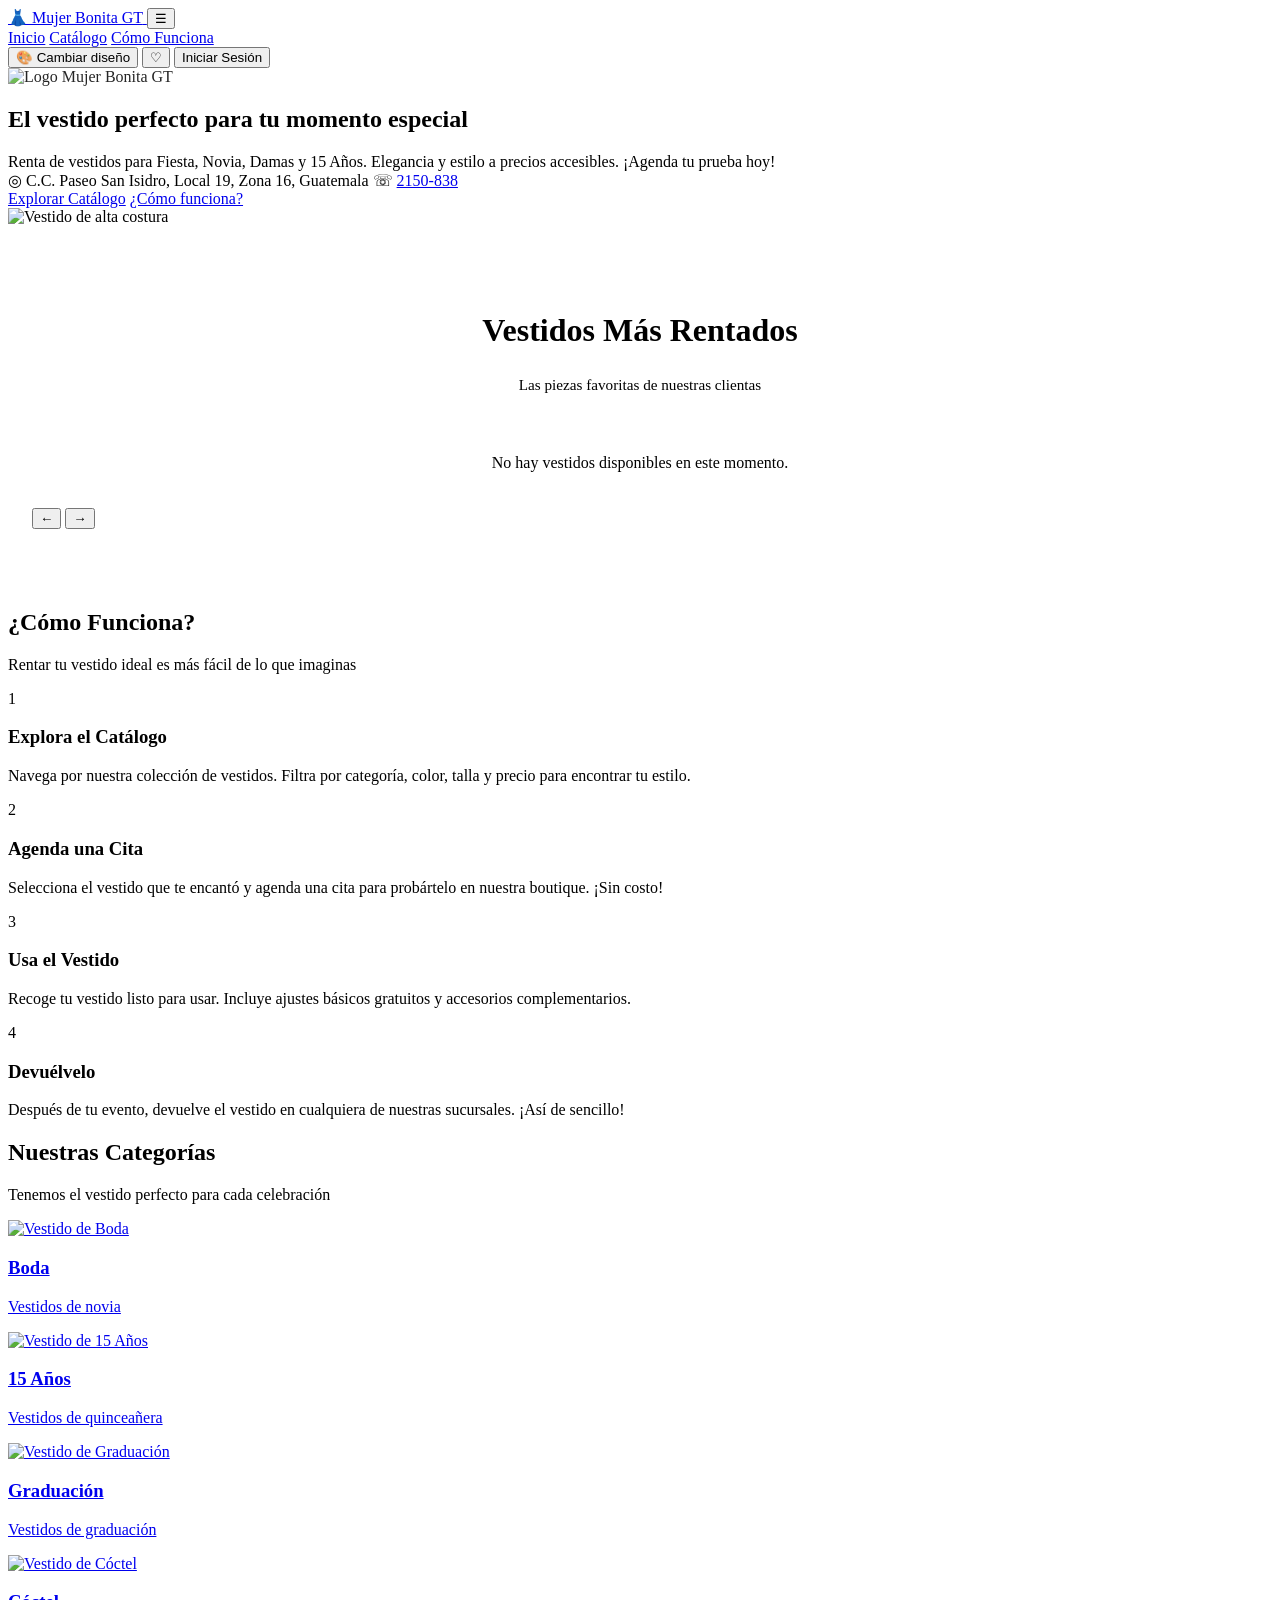
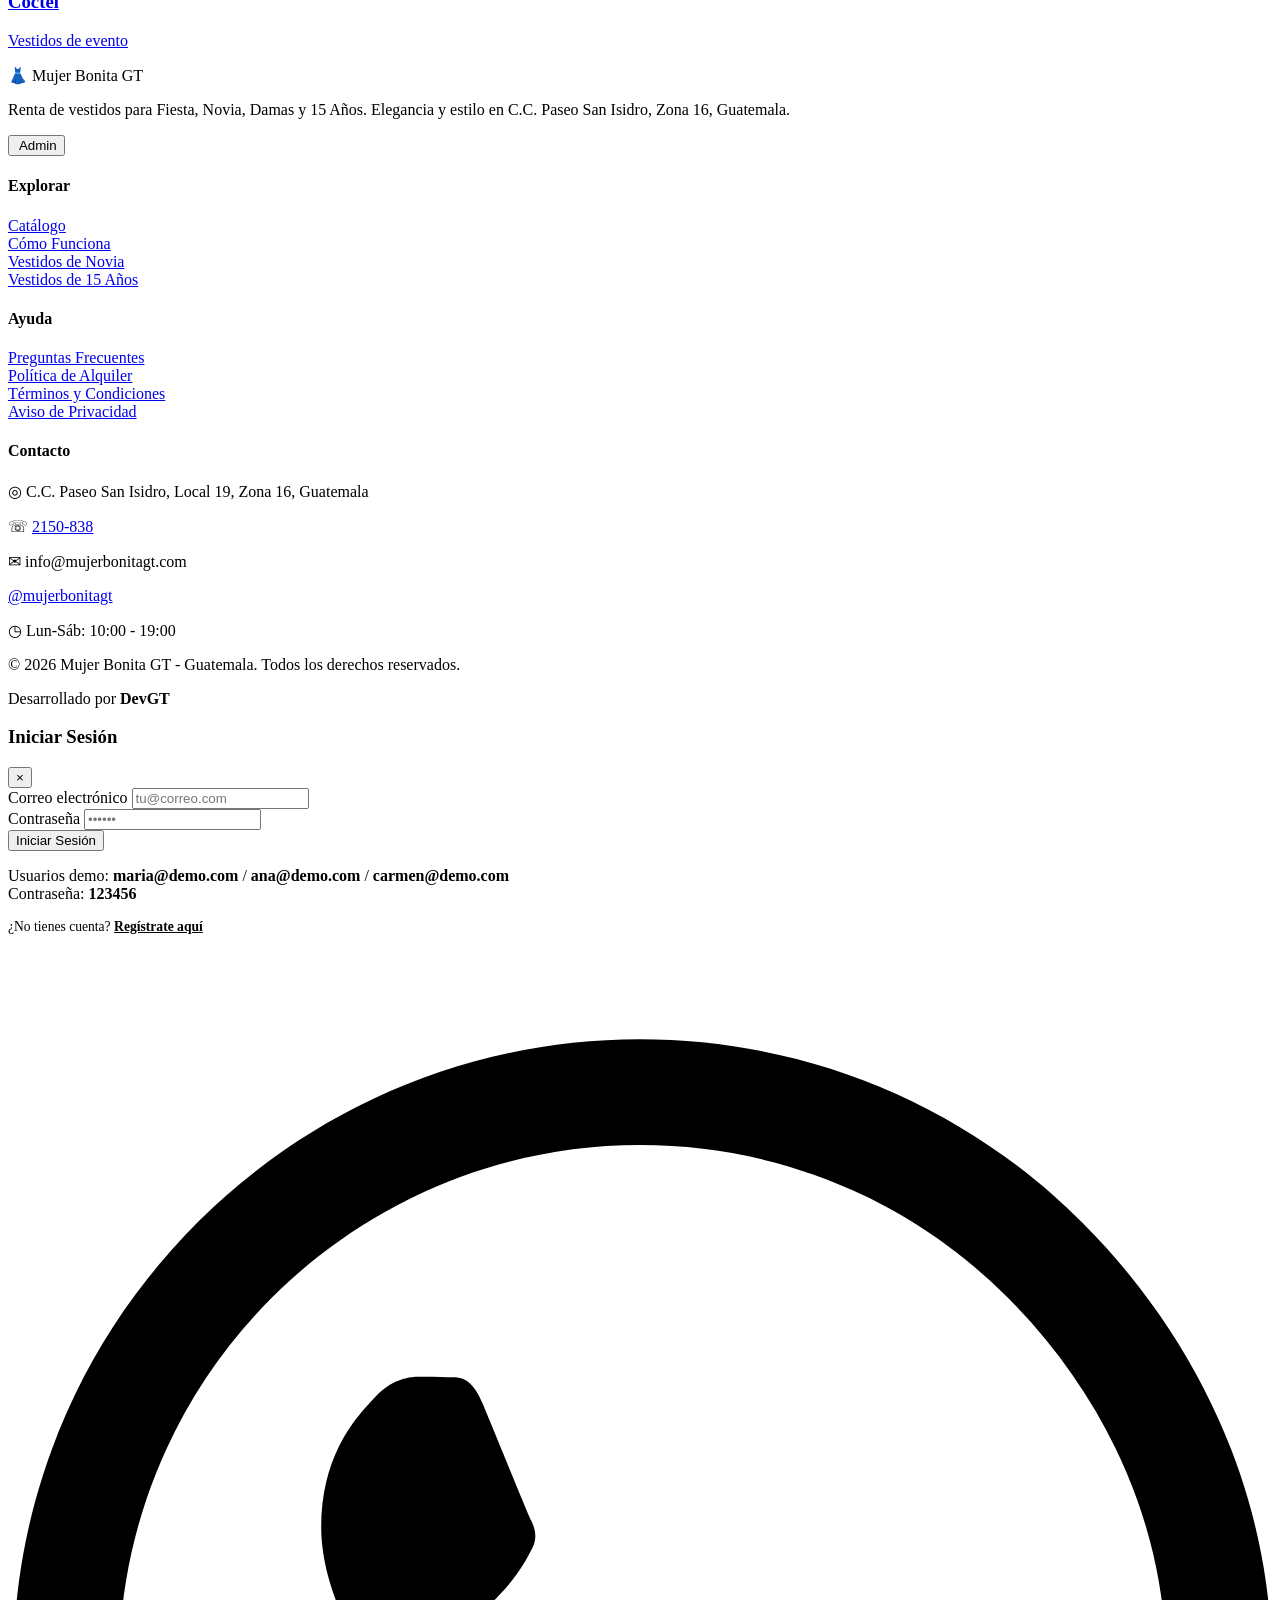
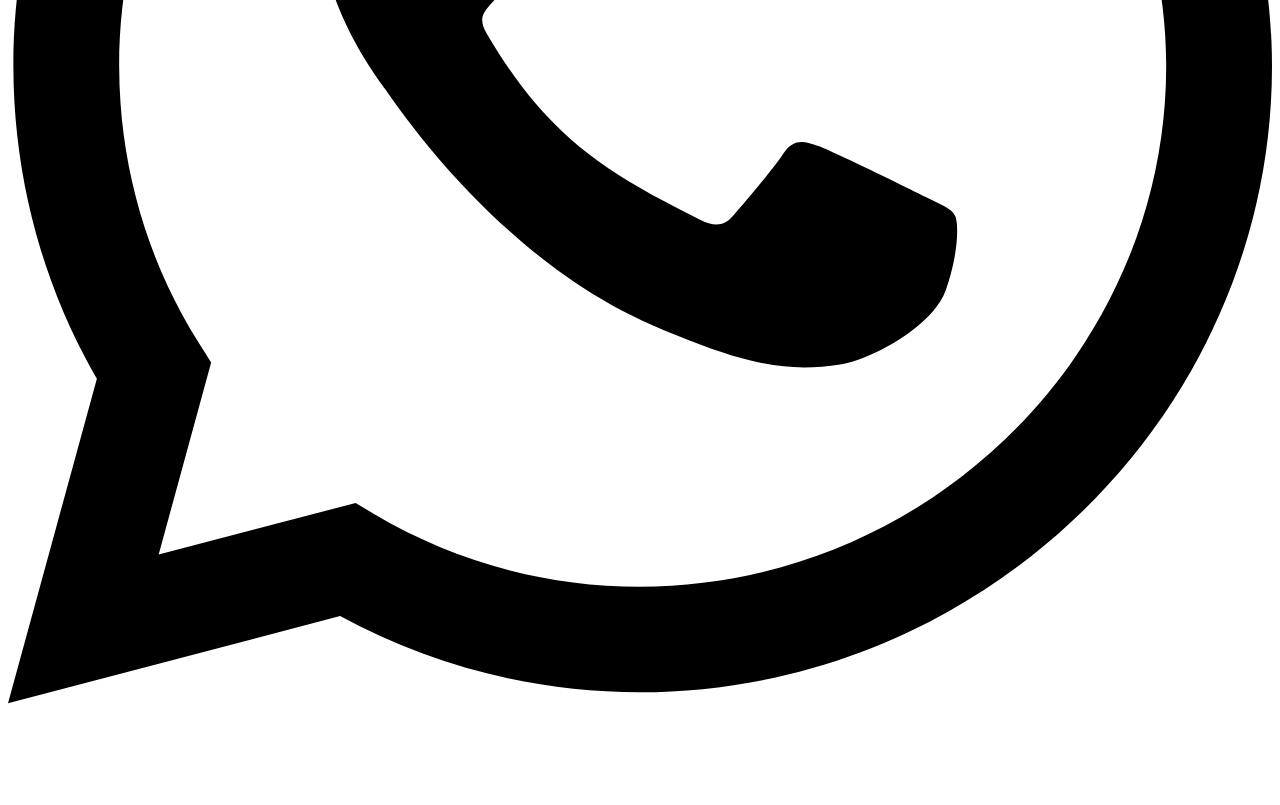
==== index.html @ 0f520119 "feta: implementaciones de demov3" ====
<!DOCTYPE html>
<html lang="es">
<head>
  <meta charset="UTF-8">
  <meta name="viewport" content="width=device-width, initial-scale=1.0">
  <title>Mujer Bonita GT · Renta de Vestidos para toda ocasión</title>
  <meta name="description" content="Mujer Bonita Guatemala - Alquiler de vestidos para Fiesta, Novia, Damas y 15 Años. Calidad y estilo en C.C. Paseo San Isidro, Zona 16.">
  <link rel="stylesheet" href="public/css/main.css">
  <link rel="stylesheet" href="public/css/cliente.css">
  <link rel="icon" href="data:image/svg+xml,<svg xmlns=%22http://www.w3.org/2000/svg%22 viewBox=%220 0 100 100%22><text y=%22.9em%22 font-size=%2290%22>👗</text></svg>">
  <script src="public/js/theme.js"></script>
</head>
<body class="theme-vino">
  <nav class="navbar" id="navbar">
    <div class="navbar-inner">
      <a href="index.html" class="navbar-logo">
        <span>👗 Mujer Bonita GT</span>
      </a>
      <button class="menu-toggle" id="menuToggle" aria-label="Menú">☰</button>
      <div class="navbar-links" id="navbarLinks">
        <a href="index.html" class="active">Inicio</a>
        <a href="catalogo.html">Catálogo</a>
        <a href="#como-funciona">Cómo Funciona</a>
      </div>
      <div class="navbar-actions">
        <button class="theme-toggle" id="themeToggle" onclick="toggleTheme()" title="Cambiar diseño">
          <span id="themeIcon">🎨</span>
          <span class="tooltip">Cambiar diseño</span>
        </button>
        <button class="btn-icon" id="favBtn" onclick="handleFavClick()" title="Mis Favoritos">♡</button>
        <button class="btn btn-primary btn-sm" id="loginBtn" onclick="toggleUserMenu()">Iniciar Sesión</button>
      </div>
    </div>
  </nav>

  <main class="main-content">
    <section class="hero">
      <div class="hero-inner">
        <div class="hero-content">
          <img src="public/img/LogoViewHead/image-removebg-preview.png" alt="Logo Mujer Bonita GT" class="hero-logo" style="opacity:0.85;">

          <h1>
            El vestido perfecto
            <span>para tu momento especial</span>
          </h1>

          <div class="hero-lead">
            <span class="lead-main">Renta de vestidos para Fiesta, Novia, Damas y 15 Años.</span>
            <span class="lead-sub">Elegancia y estilo a precios accesibles. ¡Agenda tu prueba hoy!</span>
          </div>

          <div class="hero-meta">
            <span>◎ C.C. Paseo San Isidro, Local 19, Zona 16, Guatemala</span>
            <span>☏ <a href="tel:2150838">2150-838</a></span>
          </div>

          <div class="hero-buttons">
            <a href="catalogo.html" class="btn btn-primary btn-lg">Explorar Catálogo</a>
            <a href="index.html#como-funciona" class="btn btn-secondary btn-lg">¿Cómo funciona?</a>
          </div>
        </div>

        <div class="hero-carousel" id="heroCarousel">
        </div>
      </div>
    </section>

    <section class="featured-section seccion-mas-rentados" style="padding: 60px 0;">
      <div class="container" style="max-width: var(--max-width); margin: 0 auto; padding: 0 24px;">
        <div class="section-header" style="text-align: center; margin-bottom: 40px;">
          <h2 style="font-family: var(--font-display); font-size: 2rem; color: var(--text-primary);">Vestidos Más Rentados</h2>
          <p style="color: var(--text-muted); font-size: 0.95rem;">Las piezas favoritas de nuestras clientas</p>
        </div>

        <div class="slider-wrapper">
          <div class="slider-track" id="featuredSlider">
          </div>

          <div class="slider-arrows">
            <button class="slider-arrow" aria-label="Anterior" onclick="slideSlider(-1)">←</button>
            <button class="slider-arrow" aria-label="Siguiente" onclick="slideSlider(1)">→</button>
          </div>
        </div>

      </div>
    </section>

    <section class="section how-it-works" id="como-funciona">
      <div class="container">
        <div class="section-title">
          <h2>¿Cómo Funciona?</h2>
          <p>Rentar tu vestido ideal es más fácil de lo que imaginas</p>
        </div>
        <div class="steps-grid">
          <div class="step-card">
            <div class="step-number">1</div>
            <h3>Explora el Catálogo</h3>
            <p>Navega por nuestra colección de vestidos. Filtra por categoría, color, talla y precio para encontrar tu estilo.</p>
          </div>
          <div class="step-card">
            <div class="step-number">2</div>
            <h3>Agenda una Cita</h3>
            <p>Selecciona el vestido que te encantó y agenda una cita para probártelo en nuestra boutique. ¡Sin costo!</p>
          </div>
          <div class="step-card">
            <div class="step-number">3</div>
            <h3>Usa el Vestido</h3>
            <p>Recoge tu vestido listo para usar. Incluye ajustes básicos gratuitos y accesorios complementarios.</p>
          </div>
          <div class="step-card">
            <div class="step-number">4</div>
            <h3>Devuélvelo</h3>
            <p>Después de tu evento, devuelve el vestido en cualquiera de nuestras sucursales. ¡Así de sencillo!</p>
          </div>
        </div>
      </div>
    </section>

    <section class="section categories-section">
      <div class="container">
        <div class="section-title">
          <h2>Nuestras Categorías</h2>
          <p>Tenemos el vestido perfecto para cada celebración</p>
        </div>

        <div class="grid grid-4">
          <a href="catalogo.html?categoria=Boda" class="card category-card">
            <img src="public/img/vestidos/boda/Logo_Categoria_Boda_test_v2_1_1.png" alt="Vestido de Boda">
            <div class="category-card-footer">
              <h3>Boda</h3>
              <p>Vestidos de novia</p>
            </div>
          </a>

          <a href="catalogo.html?categoria=15 Años" class="card category-card">
            <img src="public/img/vestidos/15-anos/Logo_Categoria_15_test_v2_1_1.png" alt="Vestido de 15 Años">
            <div class="category-card-footer">
              <h3>15 Años</h3>
              <p>Vestidos de quinceañera</p>
            </div>
          </a>

          <a href="catalogo.html?categoria=Graduación" class="card category-card">
            <img src="public/img/vestidos/graduacion/Logo_Categoria_Graduacion_test_v2_1_1.png" alt="Vestido de Graduación">
            <div class="category-card-footer">
              <h3>Graduación</h3>
              <p>Vestidos de graduación</p>
            </div>
          </a>

          <a href="catalogo.html?categoria=Cóctel" class="card category-card">
            <img src="public/img/vestidos/coctel/Logo_Categoria_Coctel_test_v2_1_2.png" alt="Vestido de Cóctel">
            <div class="category-card-footer">
              <h3>Cóctel</h3>
              <p>Vestidos de evento</p>
            </div>
          </a>
        </div>
      </div>
    </section>
  </main>

  <footer class="footer footer-accent">
    <div class="footer-inner">
      <div>
        <div class="footer-logo">👗 Mujer Bonita GT</div>
        <p class="text-serif-italic">Renta de vestidos para Fiesta, Novia, Damas y 15 Años. Elegancia y estilo en C.C. Paseo San Isidro, Zona 16, Guatemala.</p>
        <button class="switch-view" onclick="window.location.href='admin/dashboard.html'" title="Panel de Administración"><img src="public/img/Iconos/Ajustes.png" class="heading-icon-img" alt=""> Admin</button>
      </div>
      <div>
        <h4>Explorar</h4>
        <a href="catalogo.html">Catálogo</a><br>
        <a href="#como-funciona">Cómo Funciona</a><br>
        <a href="catalogo.html?categoria=Boda">Vestidos de Novia</a><br>
        <a href="catalogo.html?categoria=15 Años">Vestidos de 15 Años</a>
      </div>
      <div>
        <h4>Ayuda</h4>
        <a href="faq.html">Preguntas Frecuentes</a><br>
        <a href="politicas.html">Política de Alquiler</a><br>
        <a href="terminos.html">Términos y Condiciones</a><br>
        <a href="privacidad.html">Aviso de Privacidad</a>
      </div>
      <div>
        <h4>Contacto</h4>
        <p>◎ C.C. Paseo San Isidro, Local 19, Zona 16, Guatemala</p>
        <p>☏ <a href="tel:2150838">2150-838</a></p>
        <p>✉ info@mujerbonitagt.com</p>
        <p><a href="https://www.instagram.com/mujerbonitagt/" target="_blank" rel="noopener">@mujerbonitagt</a></p>
        <p>◷ Lun-Sáb: 10:00 - 19:00</p>
      </div>
    </div>
    <div class="footer-bottom footer-bottom-dark">
      <p>© 2026 Mujer Bonita GT - Guatemala. Todos los derechos reservados.</p>
      <p class="devgt-credit">Desarrollado por <strong>DevGT</strong></p>
    </div>
  </footer>

  <div class="modal-overlay" id="loginModal">
    <div class="modal">
      <div class="modal-header">
        <h3>Iniciar Sesión</h3>
        <button class="modal-close" onclick="closeLoginModal()" aria-label="Cerrar">×</button>
      </div>
      <div class="modal-body">
        <form class="login-form" id="loginForm" onsubmit="handleLogin(event)">
          <div class="form-group">
            <label for="loginEmail">Correo electrónico</label>
            <input type="email" id="loginEmail" placeholder="tu@correo.com" required>
          </div>
          <div class="form-group">
            <label for="loginPassword">Contraseña</label>
            <input type="password" id="loginPassword" placeholder="••••••" required>
          </div>
          <div class="form-group" style="margin:0;">
            <button type="submit" class="btn btn-primary btn-block">Iniciar Sesión</button>
          </div>
          <div class="form-footer">
            <p class="text-sans">Usuarios demo: <strong>maria@demo.com</strong> / <strong>ana@demo.com</strong> / <strong>carmen@demo.com</strong><br>Contraseña: <strong>123456</strong></p>
            <p style="margin-top: 8px; font-size: 0.85rem;">¿No tienes cuenta? <a href="#" onclick="showToast('El registro estará disponible próximamente', 'info'); return false;" style="color: var(--primary); font-weight: 600;">Regístrate aquí</a></p>
          </div>
        </form>
      </div>
    </div>
  </div>

  <div class="toast-container" id="toastContainer"></div>

  <a href="https://wa.me/5022150838?text=Hola%20Mujer%20Bonita%20GT%2C%20quiero%20informaci%C3%B3n%20sobre%20sus%20vestidos" target="_blank" rel="noopener" class="whatsapp-float" title="Escríbenos por WhatsApp">
    <span class="whatsapp-icon">
      <svg viewBox="0 0 448 512" xmlns="http://www.w3.org/2000/svg">
        <path d="M380.9 97.1C339 55.1 283.2 32 223.9 32c-122.4 0-222 99.6-222 222 0 39.1 10.2 77.3 29.6 111L0 480l117.7-30.9c32.4 17.7 68.9 27 106.1 27h.1c122.3 0 224.1-99.6 224.1-222 0-59.3-25.2-115-67.1-157zm-157 341.6c-33.2 0-65.7-8.9-94-25.7l-6.7-4-69.8 18.3L72 359.2l-4.4-7c-18.5-29.4-28.2-63.3-28.2-98.2 0-101.7 82.8-184.5 184.6-184.5 49.3 0 95.6 19.2 130.4 54.1 34.8 34.9 56.2 81.2 56.1 130.5 0 101.8-84.9 184.6-186.6 184.6zm101.2-138.2c-5.5-2.8-32.8-16.2-37.9-18-5.1-1.9-8.8-2.8-12.5 2.8-3.7 5.6-14.3 18-17.6 21.8-3.2 3.7-6.5 4.2-12 1.4-32.6-16.3-54-29.1-75.5-66-5.7-9.8 5.7-9.1 16.3-30.3 1.8-3.7.9-6.9-.5-9.7-1.4-2.8-12.5-30.1-17.1-41.2-4.5-10.8-9.1-9.3-12.5-9.5-3.2-.2-6.9-.2-10.6-.2-3.7 0-9.7 1.4-14.8 6.9-5.1 5.6-19.4 19-19.4 46.3 0 27.3 19.9 53.7 22.6 57.4 2.8 3.7 39.1 59.7 94.8 83.8 35.2 15.2 49 16.5 66.6 13.9 10.7-1.6 32.8-13.4 37.4-26.4 4.6-13 4.6-24.1 3.2-26.4-1.3-2.5-5-3.9-10.5-6.6z"/>
      </svg>
    </span>
  </a>

  <script src="public/js/data.js"></script>
  <script src="public/js/image-config.js"></script>
  <script src="public/js/catalogo.js"></script>
  <script src="public/js/carrito.js"></script>
  <script src="public/js/reservas.js"></script>
  
  <script>
    document.getElementById('menuToggle')?.addEventListener('click', () => {
      document.getElementById('navbarLinks').classList.toggle('open');
    });

    document.addEventListener('DOMContentLoaded', () => {
      if (typeof inicializarBaseDeDatos === 'function') {
        inicializarBaseDeDatos();
      }

      try {
        const slider = document.getElementById('featuredSlider');
        if (!slider) return;

        const vestidos = typeof getVestidosDisponibles === 'function' ? getVestidosDisponibles().slice(0, 5) : [];

        if (vestidos.length === 0) {
          slider.innerHTML = '<p style="grid-column: 1/-1; text-align: center; color: var(--text-muted); padding: 20px;">No hay vestidos disponibles en este momento.</p>';
          return;
        }

        if (typeof crearCardVestido === 'function') {
          slider.innerHTML = vestidos.map(v => crearCardVestido(v)).join('');
        } else {
          slider.innerHTML = '<p style="color: var(--danger); padding: 20px;">Error al cargar los componentes del catálogo.</p>';
        }
      } catch (error) {
        console.error("Error:", error);
      }
    });

    let sliderIndex = 0;
    function slideSlider(dir) {
      const track = document.getElementById('featuredSlider');
      if (!track || !track.children.length) return;

      const cardWidth = 280 + 24;
      sliderIndex = Math.max(0, Math.min(sliderIndex + dir, track.children.length - 1));
      track.scrollTo({ left: sliderIndex * cardWidth, behavior: 'smooth' });
    }

    document.addEventListener('keydown', (e) => {
      if (e.ctrlKey && e.shiftKey && e.key === 'A') {
        e.preventDefault();
        window.location.href = 'admin/dashboard.html';
      }
    });

    (function initHeroCarousel() {
      const container = document.getElementById('heroCarousel');
      if (!container) return;

      if (typeof getVestidosDisponibles !== 'function') {
        container.innerHTML = '<img src="https://picsum.photos/seed/hero/600/800" alt="Vestido de alta costura" style="width:100%;max-width:480px;border-radius:var(--radius-xl);aspect-ratio:3/4;object-fit:cover;">';
        return;
      }

      const vestidos = getVestidosDisponibles().slice(0, 3);
      if (vestidos.length === 0) {
        container.innerHTML = '<img src="https://picsum.photos/seed/hero/600/800" alt="Vestido de alta costura" style="width:100%;max-width:480px;border-radius:var(--radius-xl);aspect-ratio:3/4;object-fit:cover;">';
        return;
      }

      container.innerHTML = `
        <div class="hc-slides">
          ${vestidos.map((v, i) => `
            <a href="vestido.html?id=${v.id}" class="hc-slide ${i === 0 ? 'active' : ''}" data-index="${i}">
              <img src="${typeof getImageUrl === 'function' ? getImageUrl(v) : 'https://picsum.photos/seed/vestido' + v.id + '/600/800'}" alt="${v.nombre}">
              <div class="hc-overlay">
                <span class="hc-badge">${v.categoria}</span>
                <h3 class="hc-name">${v.nombre}</h3>
                <p class="hc-price">${(v.precio_renta || 0).toLocaleString('es-GT', { style: 'currency', currency: 'GTQ' })}</p>
              </div>
            </a>
          `).join('')}
        </div>
        <div class="hc-dots">
          ${vestidos.map((_, i) => `<button class="hc-dot ${i === 0 ? 'active' : ''}" data-index="${i}" aria-label="Slide ${i + 1}"></button>`).join('')}
        </div>
      `;

      let current = 0;
      const slides = container.querySelectorAll('.hc-slide');
      const dots = container.querySelectorAll('.hc-dot');

      function goToSlide(idx) {
        slides.forEach(s => s.classList.remove('active'));
        dots.forEach(d => d.classList.remove('active'));
        slides[idx].classList.add('active');
        dots[idx].classList.add('active');
        current = idx;
      }

      dots.forEach(dot => {
        dot.addEventListener('click', () => goToSlide(parseInt(dot.dataset.index)));
      });

      setInterval(() => {
        goToSlide((current + 1) % slides.length);
      }, 4000);
    })();
  </script>
</body>
</html>
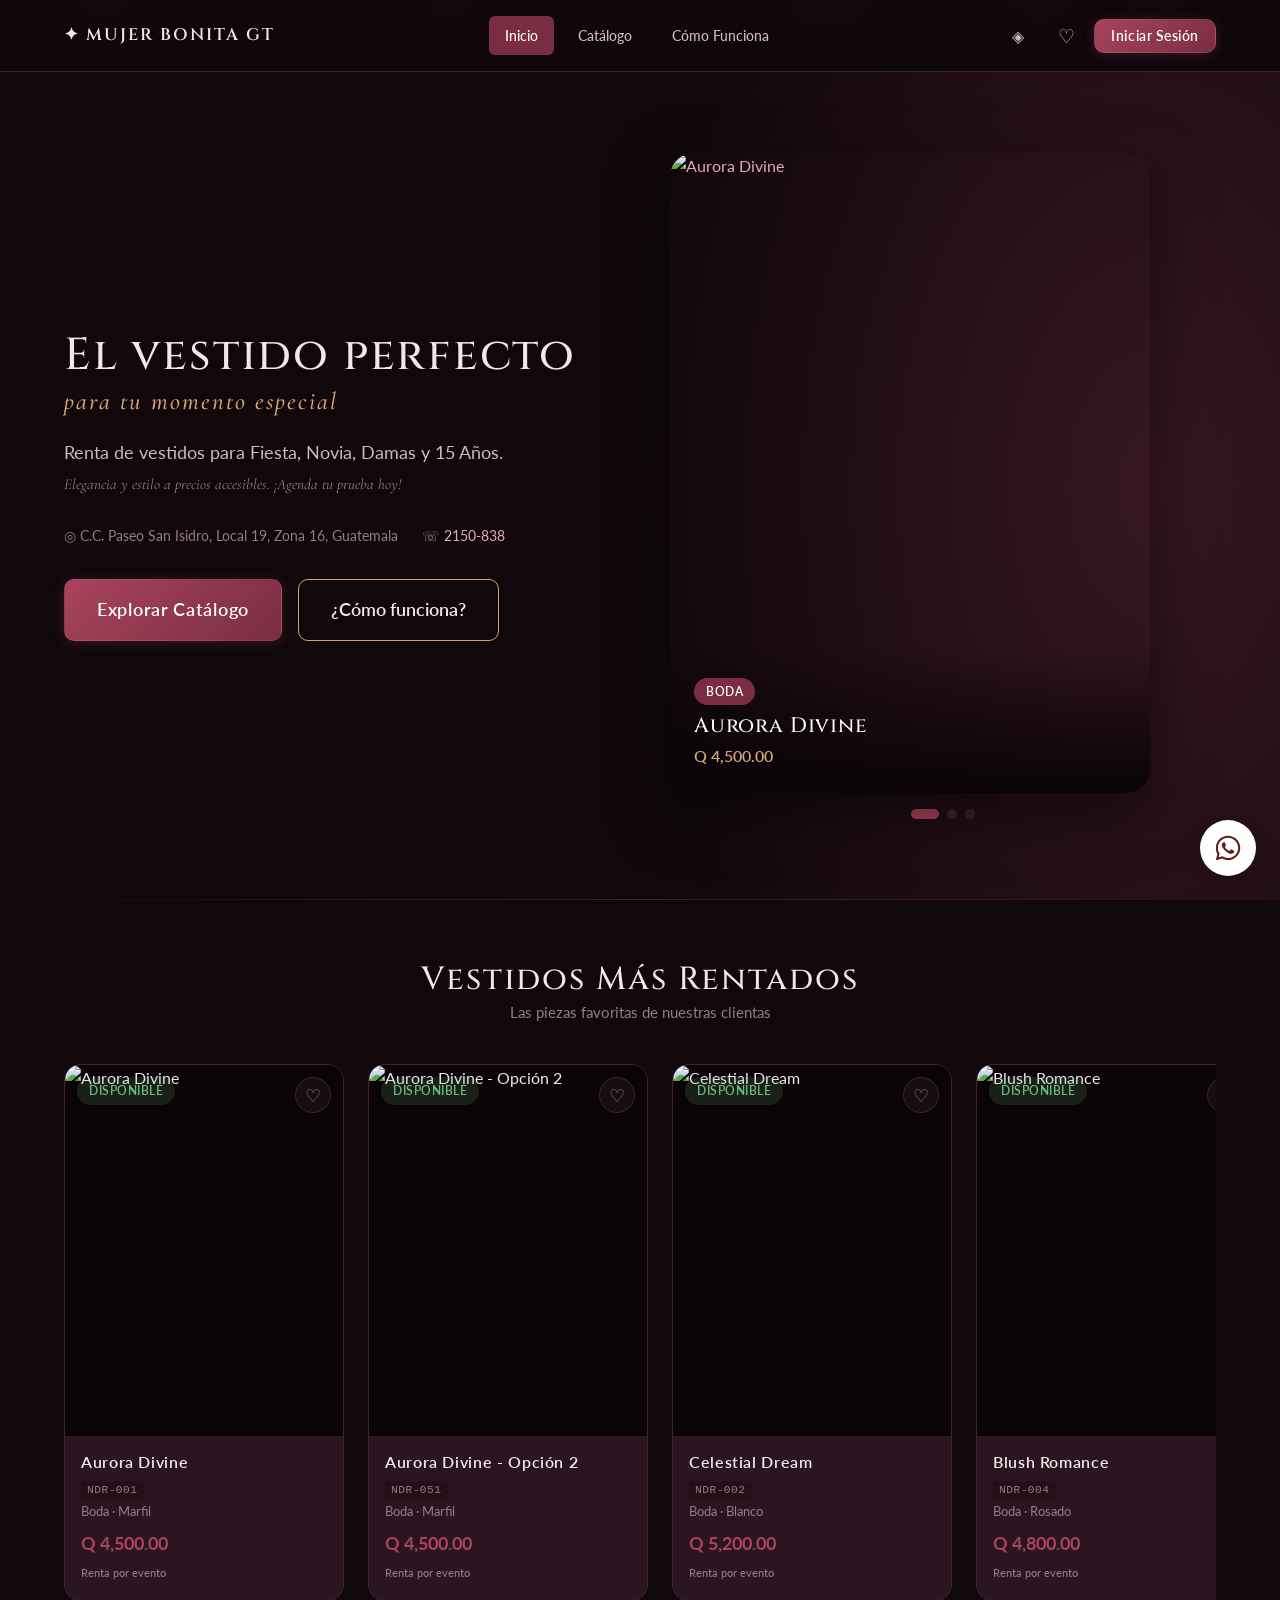
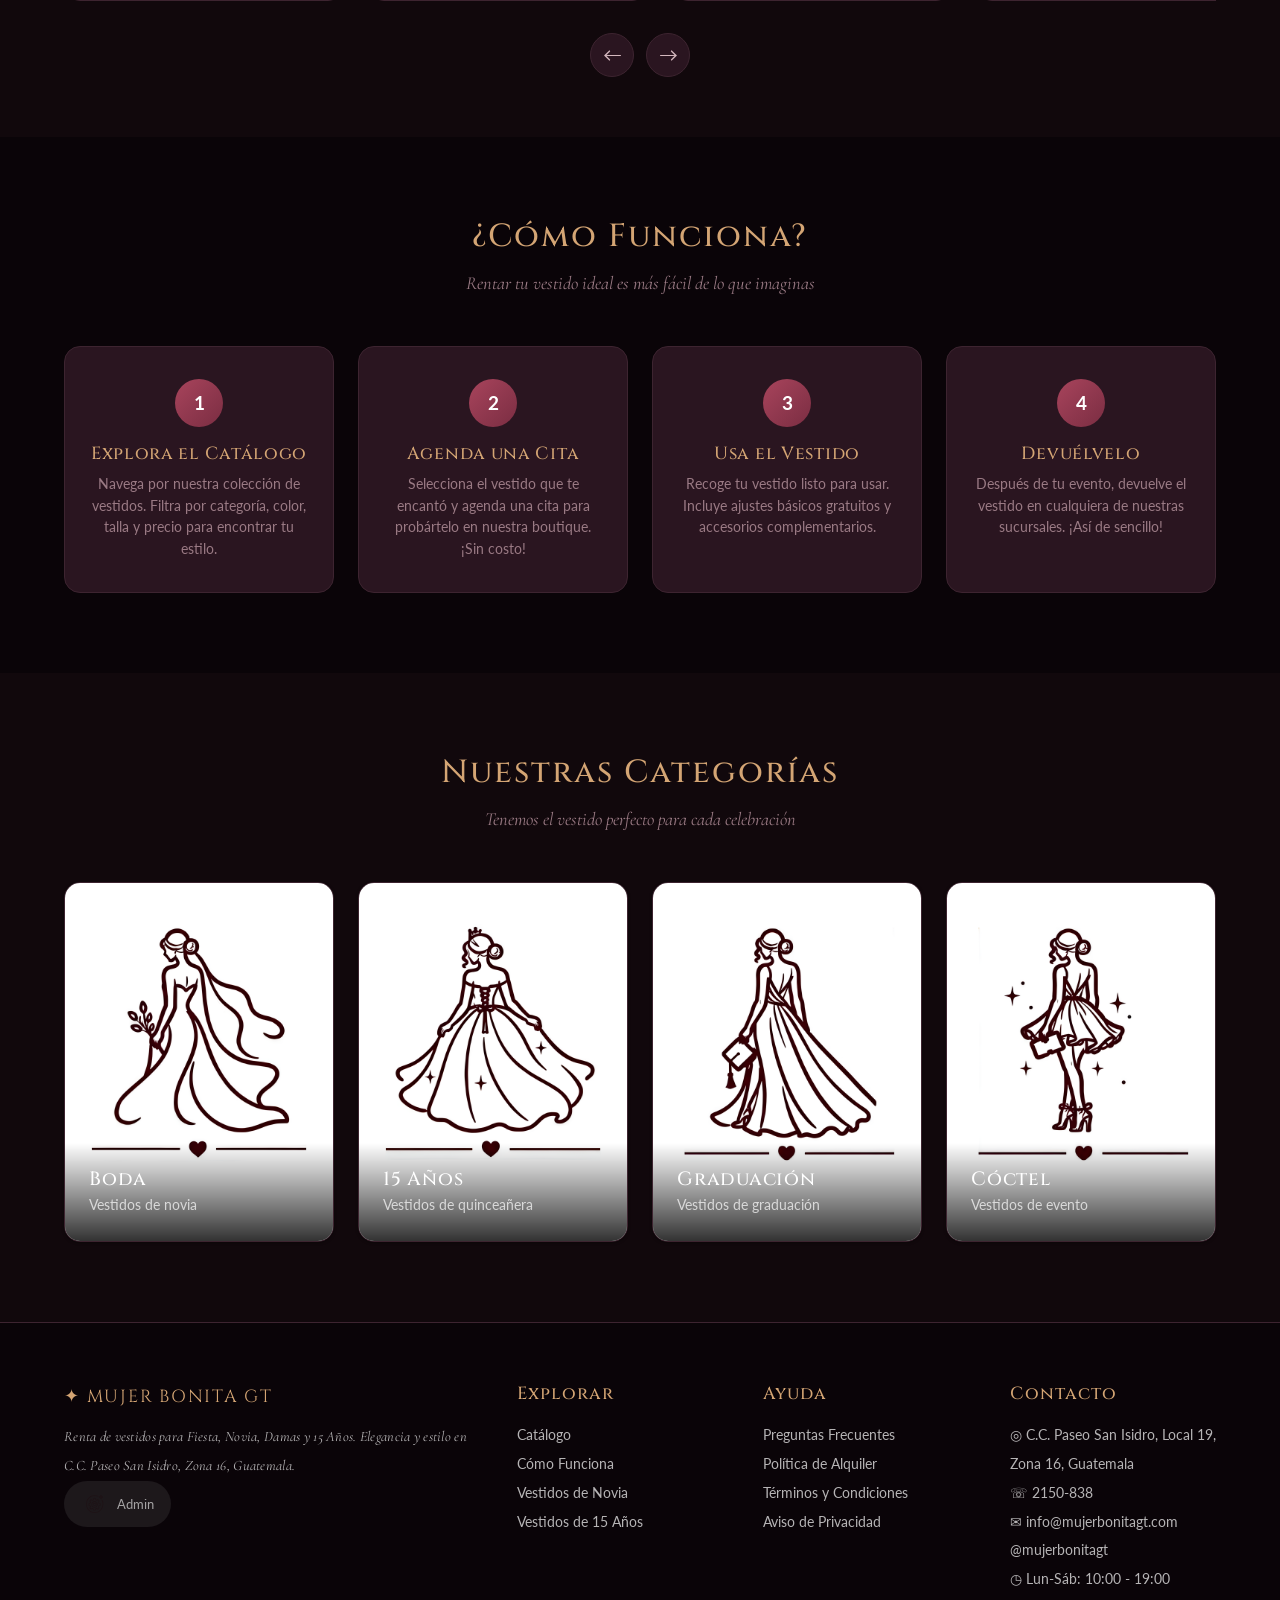
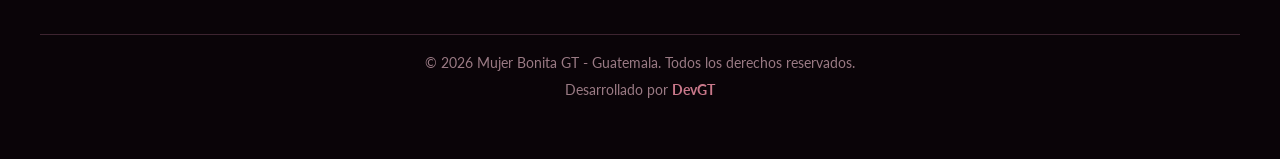
==== commit b35f4907: "fix: errores de animacion y diseño" ====
--- a/index.html
+++ b/index.html
@@ -7,14 +7,14 @@
   <meta name="description" content="Mujer Bonita Guatemala - Alquiler de vestidos para Fiesta, Novia, Damas y 15 Años. Calidad y estilo en C.C. Paseo San Isidro, Zona 16.">
   <link rel="stylesheet" href="public/css/main.css">
   <link rel="stylesheet" href="public/css/cliente.css">
-  <link rel="icon" href="data:image/svg+xml,<svg xmlns=%22http://www.w3.org/2000/svg%22 viewBox=%220 0 100 100%22><text y=%22.9em%22 font-size=%2290%22>👗</text></svg>">
+  <link rel="icon" href="data:image/svg+xml,<svg xmlns=%22http://www.w3.org/2000/svg%22 viewBox=%220 0 100 100%22><text y=%22.9em%22 font-size=%2290%22>✦</text></svg>">
   <script src="public/js/theme.js"></script>
 </head>
 <body class="theme-vino">
   <nav class="navbar" id="navbar">
     <div class="navbar-inner">
       <a href="index.html" class="navbar-logo">
-        <span>👗 Mujer Bonita GT</span>
+        <span>✦ Mujer Bonita GT</span>
       </a>
       <button class="menu-toggle" id="menuToggle" aria-label="Menú">☰</button>
       <div class="navbar-links" id="navbarLinks">
@@ -24,7 +24,7 @@
       </div>
       <div class="navbar-actions">
         <button class="theme-toggle" id="themeToggle" onclick="toggleTheme()" title="Cambiar diseño">
-          <span id="themeIcon">🎨</span>
+          <span id="themeIcon">◈</span>
           <span class="tooltip">Cambiar diseño</span>
         </button>
         <button class="btn-icon" id="favBtn" onclick="handleFavClick()" title="Mis Favoritos">♡</button>
@@ -37,8 +37,6 @@
     <section class="hero">
       <div class="hero-inner">
         <div class="hero-content">
-          <img src="public/img/LogoViewHead/image-removebg-preview.png" alt="Logo Mujer Bonita GT" class="hero-logo" style="opacity:0.85;">
-
           <h1>
             El vestido perfecto
             <span>para tu momento especial</span>
@@ -163,7 +161,7 @@
   <footer class="footer footer-accent">
     <div class="footer-inner">
       <div>
-        <div class="footer-logo">👗 Mujer Bonita GT</div>
+        <div class="footer-logo">✦ Mujer Bonita GT</div>
         <p class="text-serif-italic">Renta de vestidos para Fiesta, Novia, Damas y 15 Años. Elegancia y estilo en C.C. Paseo San Isidro, Zona 16, Guatemala.</p>
         <button class="switch-view" onclick="window.location.href='admin/dashboard.html'" title="Panel de Administración"><img src="public/img/Iconos/Ajustes.png" class="heading-icon-img" alt=""> Admin</button>
       </div>
--- a/public/css/main.css
+++ b/public/css/main.css
@@ -0,0 +1,1218 @@
+/* ============================================================
+   Mujer Bonita GT - Estilos Globales con Theme Toggle
+   Temas: Vino tinto · Aqua marino
+   ============================================================ */
+
+@import url('https://fonts.googleapis.com/css2?family=Cinzel:wght@400;500;600;700&family=Cormorant+Garamond:ital,wght@0,400;0,500;0,600;1,400;1,500;1,600&family=Lato:wght@300;400;500;700&display=swap');
+@import url('https://fonts.googleapis.com/css2?family=Playfair+Display:ital,wght@0,400;0,500;0,600;0,700;1,400;1,500&family=Inter:wght@300;400;500;600;700&display=swap');
+
+/* ─── TEMA VINO (default) ─── */
+.theme-vino {
+  --primary: #a8445c;
+  --primary-dark: #7a2d42;
+  --primary-hover: #c45a74;
+  --primary-light: #1a0c12;
+  --accent: #c9788a;
+  --accent-soft: #d4a574;
+  --accent-glow: rgba(168, 68, 92, 0.25);
+
+  --bg-cream: #11080c;
+  --bg-white: #1c1016;
+  --bg-light: #241018;
+  --bg-card: #2a1520;
+  --bg-gray: #1a0e14;
+  --bg-dark: #0a0408;
+
+  --text-primary: #f2e8ea;
+  --text-secondary: #d4b8be;
+  --text-muted: #9a7a84;
+  --text-light: #ffffff;
+  --text-link: #e8a8b8;
+
+  --border: #3d2430;
+  --border-light: #2e1a24;
+
+  --success: #6abf7a;
+  --warning: #e8a84a;
+  --danger: #e05a6a;
+  --info: #a8445c;
+
+  --navbar-bg: rgba(17, 8, 12, 0.92);
+  --navbar-border: var(--border);
+
+  --catalog-card-bg: #a07a80;
+  --catalog-card-border: rgba(255, 255, 255, 0.2);
+  --catalog-card-shadow: rgba(160, 122, 128, 0.45);
+  --catalog-card-text: #ffffff;
+  --catalog-card-text-muted: rgba(255, 255, 255, 0.85);
+  --catalog-card-sku-bg: rgba(0, 0, 0, 0.15);
+  --catalog-card-price-border: rgba(255, 255, 255, 0.25);
+
+  --filter-sidebar-bg: #F5E9ED;
+  --filter-sidebar-text: #4a3036;
+  --filter-btn-bg: rgba(255,255,255,0.55);
+  --filter-btn-border: rgba(160,122,128,0.25);
+  --filter-btn-active-bg: #A07A80;
+  --filter-chip-color: #3a2028;
+  --filter-chip-border: rgba(160,122,128,0.3);
+
+  --admin-edit-btn-bg: rgba(92, 31, 20, 0.9);
+  --fav-btn-bg: rgba(28, 16, 22, 0.85);
+  --secondary-hover-bg: rgba(212, 165, 116, 0.1);
+  --secondary-hover-border: var(--accent-soft);
+  --shadow-wine-color: rgba(168, 68, 92, 0.2);
+
+  --font-display: 'Cinzel', 'Times New Roman', serif;
+  --font-serif: 'Cormorant Garamond', 'Georgia', serif;
+  --font-sans: 'Lato', 'Segoe UI', -apple-system, BlinkMacSystemFont, sans-serif;
+}
+
+/* ─── TEMA AQUA (alternativo) ─── */
+.theme-aqua {
+  --primary: #0891b2;
+  --primary-dark: #155e75;
+  --primary-hover: #22d3ee;
+  --primary-light: #0c1929;
+  --accent: #c8a44e;
+  --accent-soft: #d4b85c;
+  --accent-glow: rgba(8, 145, 178, 0.25);
+
+  --bg-cream: #0c1929;
+  --bg-white: #0f1f35;
+  --bg-light: #0f2337;
+  --bg-card: #132a42;
+  --bg-gray: #0d1e33;
+  --bg-dark: #060e1a;
+
+  --text-primary: #e0f2fe;
+  --text-secondary: #bae6fd;
+  --text-muted: #7dd3fc;
+  --text-light: #ffffff;
+  --text-link: #67e8f9;
+
+  --border: #1e3a5f;
+  --border-light: #172e4a;
+
+  --success: #34d399;
+  --warning: #fbbf24;
+  --danger: #f87171;
+  --info: #0891b2;
+
+  --navbar-bg: rgba(6, 14, 26, 0.92);
+  --navbar-border: var(--border);
+
+  --catalog-card-bg: var(--bg-white);
+  --catalog-card-border: rgba(255, 255, 255, 0.08);
+  --catalog-card-shadow: rgba(8, 145, 178, 0.25);
+  --catalog-card-text: var(--text-primary);
+  --catalog-card-text-muted: var(--text-secondary);
+  --catalog-card-sku-bg: var(--bg-light);
+  --catalog-card-price-border: var(--border);
+  --catalog-card-price: var(--primary);
+
+  --filter-sidebar-bg: #132a42;
+  --filter-sidebar-text: var(--text-primary);
+  --filter-btn-bg: rgba(255,255,255,0.08);
+  --filter-btn-border: rgba(30, 58, 95, 0.4);
+  --filter-btn-active-bg: var(--primary);
+  --filter-chip-color: var(--text-primary);
+  --filter-chip-border: rgba(30, 58, 95, 0.5);
+
+  --admin-edit-btn-bg: rgba(6, 14, 26, 0.9);
+  --fav-btn-bg: rgba(6, 14, 26, 0.85);
+  --secondary-hover-bg: rgba(200, 164, 78, 0.1);
+  --secondary-hover-border: var(--accent);
+  --shadow-wine-color: rgba(8, 145, 178, 0.2);
+
+  --font-display: 'Playfair Display', 'Times New Roman', serif;
+  --font-serif: 'Cormorant Garamond', 'Georgia', serif;
+  --font-sans: 'Inter', 'Segoe UI', -apple-system, BlinkMacSystemFont, sans-serif;
+}
+
+/* ─── Variables compartidas ─── */
+:root {
+  --shadow-sm: 0 1px 3px rgba(0, 0, 0, 0.35);
+  --shadow-md: 0 4px 16px rgba(0, 0, 0, 0.4);
+  --shadow-lg: 0 8px 32px rgba(0, 0, 0, 0.45);
+  --shadow-xl: 0 20px 60px rgba(0, 0, 0, 0.5);
+
+  --radius-sm: 6px;
+  --radius-md: 10px;
+  --radius-lg: 16px;
+  --radius-xl: 24px;
+
+  --transition: all 0.3s cubic-bezier(0.4, 0, 0.2, 1);
+  --transition-fast: all 0.15s ease;
+
+  --max-width: 1200px;
+  --header-height: 72px;
+}
+
+/* ─── Reset ─── */
+*, *::before, *::after {
+  box-sizing: border-box;
+  margin: 0;
+  padding: 0;
+}
+
+html {
+  scroll-behavior: smooth;
+  font-size: 16px;
+}
+
+body {
+  font-family: var(--font-sans);
+  color: var(--text-primary);
+  background-color: var(--bg-cream);
+  line-height: 1.6;
+  min-height: 100vh;
+  -webkit-font-smoothing: antialiased;
+  transition: background-color 0.4s ease, color 0.4s ease;
+}
+
+img {
+  max-width: 100%;
+  height: auto;
+  display: block;
+}
+
+a {
+  color: var(--text-link);
+  text-decoration: none;
+  transition: var(--transition-fast);
+}
+
+a:hover {
+  color: var(--accent);
+}
+
+button {
+  cursor: pointer;
+  font-family: inherit;
+  font-size: inherit;
+  border: none;
+  background: none;
+  transition: var(--transition);
+}
+
+input, select, textarea {
+  font-family: inherit;
+  font-size: inherit;
+  border: 1.5px solid var(--border);
+  border-radius: var(--radius-sm);
+  padding: 10px 14px;
+  background: var(--bg-card);
+  color: var(--text-primary);
+  transition: var(--transition-fast);
+  outline: none;
+  width: 100%;
+}
+
+input:focus, select:focus, textarea:focus {
+  border-color: var(--primary);
+  box-shadow: 0 0 0 3px var(--accent-glow);
+}
+
+input::placeholder,
+textarea::placeholder {
+  color: var(--text-muted);
+  opacity: 0.8;
+}
+
+::selection {
+  background: var(--primary-dark);
+  color: var(--text-light);
+}
+
+/* ─── Typography ─── */
+h1, h2, h3, h4, h5, h6 {
+  font-family: var(--font-display);
+  color: var(--text-primary);
+  line-height: 1.25;
+  letter-spacing: 0.06em;
+  font-weight: 500;
+}
+
+h1 { font-size: 2.5rem; }
+h2 { font-size: 2rem; }
+h3 { font-size: 1.5rem; font-family: var(--font-display); letter-spacing: 0.04em; }
+h4 { font-size: 1.25rem; }
+
+.text-serif-italic {
+  font-family: var(--font-serif);
+  font-style: italic;
+  font-weight: 400;
+  letter-spacing: 0.02em;
+}
+
+.text-sans {
+  font-family: var(--font-sans);
+  font-style: normal;
+  letter-spacing: 0;
+}
+
+.section-title p,
+.lead-serif {
+  font-family: var(--font-serif);
+  font-style: italic;
+  font-size: 1.15rem;
+  color: var(--text-secondary);
+}
+
+/* ─── Header / Navbar ─── */
+.navbar {
+  position: fixed;
+  top: 0;
+  left: 0;
+  right: 0;
+  z-index: 1000;
+  background: var(--navbar-bg);
+  backdrop-filter: blur(12px);
+  -webkit-backdrop-filter: blur(12px);
+  border-bottom: 1px solid var(--navbar-border);
+  height: var(--header-height);
+  transition: background-color 0.4s ease, border-color 0.4s ease;
+}
+
+.navbar.scrolled {
+  box-shadow: var(--shadow-md);
+}
+
+.navbar-inner {
+  max-width: var(--max-width);
+  margin: 0 auto;
+  padding: 0 24px;
+  height: 100%;
+  display: flex;
+  align-items: center;
+  justify-content: space-between;
+}
+
+.navbar-logo {
+  display: flex;
+  align-items: center;
+  gap: 10px;
+  font-family: var(--font-display);
+  font-size: 1.05rem;
+  color: var(--text-primary);
+  font-weight: 600;
+  letter-spacing: 0.12em;
+  text-transform: uppercase;
+}
+
+.navbar-logo img {
+  height: 36px;
+  width: auto;
+}
+
+.navbar-logo span {
+  color: var(--text-primary);
+}
+
+.navbar-links {
+  display: flex;
+  align-items: center;
+  gap: 8px;
+}
+
+.navbar-links a {
+  padding: 8px 16px;
+  border-radius: var(--radius-sm);
+  color: var(--text-secondary);
+  font-size: 0.9rem;
+  font-weight: 500;
+  transition: var(--transition);
+}
+
+.navbar-links a:hover,
+.navbar-links a.active {
+  color: var(--text-light);
+  background: var(--primary-dark);
+  border-bottom: none;
+}
+
+.navbar-actions {
+  display: flex;
+  align-items: center;
+  gap: 8px;
+}
+
+.navbar-actions .btn-icon {
+  width: 40px;
+  height: 40px;
+  display: flex;
+  align-items: center;
+  justify-content: center;
+  border-radius: 50%;
+  color: var(--text-secondary);
+  font-size: 1.2rem;
+  position: relative;
+  transition: var(--transition);
+}
+
+.navbar-actions .btn-icon:hover {
+  background: var(--bg-card);
+  color: var(--accent);
+}
+
+.navbar-actions .badge {
+  position: absolute;
+  top: 2px;
+  right: 2px;
+  background: var(--danger);
+  color: white;
+  font-size: 0.65rem;
+  font-weight: 700;
+  width: 18px;
+  height: 18px;
+  border-radius: 50%;
+  display: flex;
+  align-items: center;
+  justify-content: center;
+}
+
+/* Theme Toggle Button */
+.theme-toggle {
+  width: 40px;
+  height: 40px;
+  display: flex;
+  align-items: center;
+  justify-content: center;
+  border-radius: 50%;
+  color: var(--text-secondary);
+  font-size: 1rem;
+  transition: var(--transition);
+  position: relative;
+}
+
+.theme-toggle:hover {
+  background: var(--bg-card);
+  color: var(--accent);
+}
+
+.theme-toggle .tooltip {
+  position: absolute;
+  bottom: -30px;
+  left: 50%;
+  transform: translateX(-50%);
+  background: var(--bg-card);
+  color: var(--text-secondary);
+  font-size: 0.7rem;
+  padding: 4px 8px;
+  border-radius: 4px;
+  white-space: nowrap;
+  opacity: 0;
+  pointer-events: none;
+  transition: opacity 0.2s;
+}
+
+.theme-toggle:hover .tooltip {
+  opacity: 1;
+}
+
+/* Hamburger menu button (mobile) */
+.menu-toggle {
+  display: none;
+  width: 40px;
+  height: 40px;
+  align-items: center;
+  justify-content: center;
+  border-radius: var(--radius-sm);
+  color: var(--text-secondary);
+  font-size: 1.5rem;
+}
+
+/* ─── Buttons ─── */
+.btn {
+  display: inline-flex;
+  align-items: center;
+  justify-content: center;
+  gap: 8px;
+  padding: 12px 24px;
+  border-radius: var(--radius-md);
+  font-weight: 600;
+  font-size: 0.95rem;
+  transition: var(--transition);
+  white-space: nowrap;
+  position: relative;
+  overflow: hidden;
+}
+
+.btn::after {
+  content: '';
+  position: absolute;
+  inset: 0;
+  background: radial-gradient(circle at center, rgba(255,255,255,0.3) 0%, transparent 70%);
+  opacity: 0;
+  transition: opacity 0.3s ease;
+}
+
+.btn:active::after {
+  opacity: 1;
+}
+
+.btn-primary {
+  background: linear-gradient(135deg, var(--primary) 0%, var(--primary-dark) 100%);
+  color: white;
+  box-shadow: 0 2px 12px var(--accent-glow);
+  border: 1px solid rgba(255, 255, 255, 0.08);
+  font-family: var(--font-sans);
+  letter-spacing: 0.04em;
+}
+
+.btn-primary:hover {
+  background: linear-gradient(135deg, var(--primary-hover) 0%, var(--primary) 100%);
+  transform: translateY(-2px);
+  box-shadow: var(--shadow-wine);
+  color: white;
+}
+
+.btn-secondary {
+  background: transparent;
+  color: var(--text-primary);
+  border: 1.5px solid var(--accent-soft);
+}
+
+.btn-secondary:hover {
+  background: var(--secondary-hover-bg);
+  border-color: var(--secondary-hover-border);
+  color: var(--accent-soft);
+  transform: translateY(-2px);
+  box-shadow: 0 4px 16px rgba(0,0,0,0.15);
+}
+
+.btn-outline {
+  background: transparent;
+  color: var(--primary);
+  border: 1.5px solid var(--primary);
+  box-shadow: var(--shadow-wine);
+}
+
+.btn-outline:hover {
+  background: var(--primary);
+  color: white;
+  transform: translateY(-1px);
+}
+
+.btn-danger {
+  background: var(--danger);
+  color: white;
+}
+
+.btn-danger:hover {
+  background: #b71c1c;
+  color: white;
+  transform: translateY(-1px);
+}
+
+.btn-success {
+  background: #2e7d32;
+  color: white;
+}
+
+.btn-success:hover {
+  background: #1b5e20;
+  color: white;
+  transform: translateY(-1px);
+}
+
+.btn-sm {
+  padding: 8px 16px;
+  font-size: 0.85rem;
+}
+
+.btn-lg {
+  padding: 16px 32px;
+  font-size: 1.1rem;
+}
+
+.btn-block {
+  width: 100%;
+}
+
+/* ─── Scrollbar ─── */
+::-webkit-scrollbar {
+  width: 8px;
+  height: 8px;
+}
+
+::-webkit-scrollbar-track {
+  background: var(--bg-cream);
+}
+
+::-webkit-scrollbar-thumb {
+  background: var(--accent-soft);
+  border-radius: 4px;
+}
+
+::-webkit-scrollbar-thumb:hover {
+  background: var(--accent);
+}
+
+/* ─── Main Content ─── */
+.main-content {
+  padding-top: var(--header-height);
+  min-height: calc(100vh - var(--header-height));
+}
+
+.container {
+  max-width: var(--max-width);
+  margin: 0 auto;
+  padding: 0 24px;
+}
+
+.section {
+  padding: 80px 0;
+}
+
+.section-title {
+  text-align: center;
+  margin-bottom: 48px;
+}
+
+.section-title h2 {
+  margin-bottom: 12px;
+  color: var(--accent-soft);
+}
+
+.section-title p {
+  color: var(--text-muted);
+  max-width: 600px;
+  margin: 0 auto;
+}
+
+/* ─── Cards ─── */
+.card {
+  background: var(--bg-white);
+  border-radius: var(--radius-lg);
+  box-shadow: var(--shadow-sm);
+  overflow: hidden;
+  transition: var(--transition);
+  border: 1px solid var(--border);
+}
+
+.card:hover {
+  box-shadow: var(--shadow-md);
+  transform: translateY(-4px);
+}
+
+/* ─── Grid ─── */
+.grid {
+  display: grid;
+  gap: 24px;
+}
+
+.grid-2 { grid-template-columns: repeat(2, 1fr); }
+.grid-3 { grid-template-columns: repeat(3, 1fr); }
+.grid-4 { grid-template-columns: repeat(4, 1fr); }
+
+/* ─── Badge ─── */
+.badge {
+  display: inline-flex;
+  align-items: center;
+  gap: 4px;
+  padding: 4px 12px;
+  border-radius: 100px;
+  font-size: 0.75rem;
+  font-weight: 600;
+  text-transform: uppercase;
+  letter-spacing: 0.5px;
+}
+
+.badge-success { background: rgba(106, 191, 122, 0.15); color: var(--success); }
+.badge-warning { background: rgba(232, 168, 74, 0.15); color: var(--warning); }
+.badge-danger { background: rgba(224, 90, 106, 0.15); color: var(--danger); }
+.badge-info { background: rgba(var(--primary), 0.2); color: var(--accent); }
+.badge-default { background: var(--bg-card); color: var(--text-secondary); }
+
+/* ─── Spinner ─── */
+.spinner {
+  width: 24px;
+  height: 24px;
+  border: 3px solid var(--border);
+  border-top-color: var(--primary);
+  border-radius: 50%;
+  animation: spin 0.6s linear infinite;
+}
+
+@keyframes spin {
+  to { transform: rotate(360deg); }
+}
+
+/* ─── Image Loading ─── */
+.img-loading {
+  position: relative;
+  overflow: hidden;
+  background: var(--bg-card);
+}
+
+.img-loading::after {
+  content: '';
+  position: absolute;
+  top: 0;
+  left: -100%;
+  width: 200%;
+  height: 100%;
+  background: linear-gradient(90deg, transparent 0%, rgba(255,255,255,0.4) 50%, transparent 100%);
+  animation: shimmer 1.5s infinite;
+}
+
+@keyframes shimmer {
+  from { transform: translateX(-50%); }
+  to { transform: translateX(50%); }
+}
+
+img {
+  transition: opacity 0.4s ease;
+}
+
+/* ─── Toast ─── */
+.toast-container {
+  position: fixed;
+  top: calc(var(--header-height) + 16px);
+  right: 24px;
+  z-index: 9999;
+  display: flex;
+  flex-direction: column;
+  gap: 8px;
+}
+
+.toast {
+  display: flex;
+  align-items: center;
+  gap: 12px;
+  padding: 14px 20px;
+  background: var(--bg-white);
+  border-radius: var(--radius-md);
+  box-shadow: var(--shadow-lg);
+  border-left: 4px solid var(--accent);
+  min-width: 300px;
+  max-width: 420px;
+  animation: slideInRight 0.3s ease;
+  border: 1px solid var(--border);
+  color: var(--text-primary);
+}
+
+.toast-success { border-left-color: var(--success); }
+.toast-error { border-left-color: var(--danger); }
+.toast-warning { border-left-color: var(--warning); }
+.toast-info { border-left-color: var(--info); }
+
+.toast-icon {
+  font-size: 1.3rem;
+  flex-shrink: 0;
+}
+
+.toast-message {
+  flex: 1;
+  font-size: 0.9rem;
+  color: var(--text-secondary);
+}
+
+.toast-close {
+  flex-shrink: 0;
+  color: var(--text-muted);
+  font-size: 1.1rem;
+  padding: 4px;
+}
+
+@keyframes slideInRight {
+  from { transform: translateX(100%); opacity: 0; }
+  to { transform: translateX(0); opacity: 1; }
+}
+
+/* ─── Modal ─── */
+.modal-overlay {
+  position: fixed;
+  top: 0;
+  left: 0;
+  right: 0;
+  bottom: 0;
+  background: rgba(10, 4, 8, 0.75);
+  backdrop-filter: blur(6px);
+  z-index: 2000;
+  display: none;
+  align-items: center;
+  justify-content: center;
+  padding: 24px;
+  animation: fadeIn 0.2s ease;
+}
+
+.modal-overlay.open {
+  display: flex;
+}
+
+.modal {
+  background: var(--bg-white);
+  border-radius: var(--radius-xl);
+  box-shadow: var(--shadow-xl);
+  max-width: 600px;
+  width: 100%;
+  max-height: 90vh;
+  overflow-y: auto;
+  animation: scaleIn 0.3s ease;
+}
+
+.modal-header {
+  display: flex;
+  align-items: center;
+  justify-content: space-between;
+  padding: 24px;
+  border-bottom: 1px solid var(--border-light);
+}
+
+.modal-header h3 {
+  font-size: 1.3rem;
+  color: var(--accent-soft);
+}
+
+.modal-close {
+  width: 36px;
+  height: 36px;
+  display: flex;
+  align-items: center;
+  justify-content: center;
+  border-radius: 50%;
+  color: var(--text-muted);
+  font-size: 1.3rem;
+}
+
+.modal-close:hover {
+  background: var(--bg-card);
+  color: var(--text-primary);
+}
+
+.modal-body {
+  padding: 24px;
+}
+
+.modal-footer {
+  display: flex;
+  gap: 12px;
+  justify-content: flex-end;
+  padding: 20px 24px;
+  border-top: 1px solid var(--border-light);
+}
+
+@keyframes fadeIn {
+  from { opacity: 0; }
+  to { opacity: 1; }
+}
+
+@keyframes scaleIn {
+  from { opacity: 0; transform: scale(0.95); }
+  to { opacity: 1; transform: scale(1); }
+}
+
+/* ─── Footer ─── */
+.footer {
+  background: var(--bg-dark);
+  color: var(--text-light);
+  padding: 60px 0 40px;
+  margin-top: 0;
+  border-top: 1px solid var(--border);
+}
+
+.footer-inner {
+  max-width: var(--max-width);
+  margin: 0 auto;
+  padding: 0 24px;
+  display: grid;
+  grid-template-columns: 2fr 1fr 1fr 1fr;
+  gap: 40px;
+}
+
+.footer h4 {
+  color: var(--accent-soft);
+  font-size: 1.1rem;
+  margin-bottom: 16px;
+}
+
+.footer p, .footer a {
+  color: rgba(255, 255, 255, 0.7);
+  font-size: 0.9rem;
+  line-height: 2;
+}
+
+.footer a:hover {
+  color: var(--accent-soft);
+}
+
+.footer-logo {
+  font-family: var(--font-display);
+  font-size: 1.1rem;
+  color: var(--accent-soft);
+  margin-bottom: 12px;
+  letter-spacing: 0.1em;
+  text-transform: uppercase;
+}
+
+.footer-bottom {
+  max-width: var(--max-width);
+  margin: 40px auto 0;
+  padding: 20px 24px 0;
+  border-top: 1px solid rgba(255, 255, 255, 0.1);
+  text-align: center;
+  color: rgba(255, 255, 255, 0.5);
+  font-size: 0.85rem;
+}
+
+.footer-bottom-dark {
+  padding: 15px 0;
+  border-top: 1px solid var(--border);
+}
+
+.footer-bottom-dark p {
+  color: var(--text-muted);
+  margin: 0;
+  font-size: 0.85rem;
+  font-family: var(--font-sans);
+}
+
+.devgt-credit {
+  margin-top: 4px;
+  font-size: 0.8rem;
+  color: rgba(255, 255, 255, 0.35);
+}
+
+.devgt-credit strong {
+  color: var(--accent);
+}
+
+/* ─── Empty State ─── */
+.empty-state {
+  text-align: center;
+  padding: 60px 24px;
+  color: var(--text-muted);
+}
+
+.empty-state .empty-icon {
+  font-size: 3rem;
+  margin-bottom: 16px;
+  opacity: 0.5;
+}
+
+.empty-state h3 {
+  color: var(--text-secondary);
+  margin-bottom: 8px;
+}
+
+.empty-state p {
+  margin-bottom: 20px;
+}
+
+/* ─── Page Hero ─── */
+.page-hero {
+  background: linear-gradient(180deg, var(--bg-light) 0%, var(--bg-cream) 100%);
+  padding: 80px 0 60px;
+  text-align: center;
+  border-bottom: 1px solid var(--border);
+}
+
+.page-hero h1 {
+  margin-bottom: 12px;
+  color: var(--text-primary);
+}
+
+.page-hero p {
+  color: var(--text-muted);
+  font-size: 1.1rem;
+  max-width: 600px;
+  margin: 0 auto;
+}
+
+/* ─── Login Modal ─── */
+.login-form .form-group {
+  margin-bottom: 20px;
+}
+
+.login-form label {
+  display: block;
+  margin-bottom: 6px;
+  font-weight: 600;
+  font-size: 0.9rem;
+  color: var(--text-secondary);
+}
+
+.login-form .form-footer {
+  text-align: center;
+  margin-top: 16px;
+  font-size: 0.85rem;
+  color: var(--text-muted);
+}
+
+.login-form .form-footer a {
+  color: var(--primary);
+  font-weight: 600;
+}
+
+/* ─── User Menu ─── */
+.user-menu {
+  position: relative;
+}
+
+.user-menu .user-name {
+  display: flex;
+  align-items: center;
+  gap: 6px;
+  padding: 6px 12px 6px 6px;
+  border-radius: 100px;
+  background: var(--bg-card);
+  font-size: 0.85rem;
+  font-weight: 600;
+  color: var(--text-secondary);
+}
+
+.user-menu .user-avatar {
+  width: 28px;
+  height: 28px;
+  border-radius: 50%;
+  background: var(--primary);
+  color: white;
+  display: flex;
+  align-items: center;
+  justify-content: center;
+  font-size: 0.75rem;
+  font-weight: 700;
+}
+
+.user-dropdown {
+  position: absolute;
+  top: calc(100% + 8px);
+  right: 0;
+  background: var(--bg-white);
+  border-radius: var(--radius-md);
+  box-shadow: var(--shadow-lg);
+  min-width: 200px;
+  padding: 8px;
+  display: none;
+  z-index: 100;
+}
+
+.user-dropdown.open {
+  display: block;
+}
+
+.user-dropdown a,
+.user-dropdown button {
+  display: flex;
+  align-items: center;
+  gap: 10px;
+  padding: 10px 14px;
+  border-radius: var(--radius-sm);
+  color: var(--text-secondary);
+  font-size: 0.9rem;
+  font-weight: 500;
+  width: 100%;
+  text-align: left;
+}
+
+.user-dropdown a:hover,
+.user-dropdown button:hover {
+  background: var(--bg-card);
+  color: var(--text-primary);
+}
+
+.user-dropdown .dropdown-divider {
+  height: 1px;
+  background: var(--border-light);
+  margin: 6px 8px;
+}
+
+.user-dropdown .logout-btn {
+  color: var(--danger);
+}
+
+.user-dropdown .logout-btn:hover {
+  background: rgba(224, 90, 106, 0.12);
+}
+
+/* ─── Switch Admin ─── */
+.switch-view {
+  display: inline-flex;
+  align-items: center;
+  gap: 8px;
+  padding: 8px 16px;
+  border-radius: 100px;
+  background: rgba(255, 255, 255, 0.08);
+  color: rgba(255, 255, 255, 0.6);
+  font-size: 0.8rem;
+  cursor: pointer;
+  transition: var(--transition);
+  border: 1px solid transparent;
+}
+
+.switch-view img {
+  width: 28px;
+  height: 28px;
+  object-fit: contain;
+  mix-blend-mode: multiply;
+}
+
+.switch-view:hover {
+  background: rgba(255, 255, 255, 0.12);
+  color: var(--accent-soft);
+  border-color: var(--accent-soft);
+}
+
+/* ─── WhatsApp Float ─── */
+.whatsapp-float {
+  position: fixed;
+  bottom: 24px;
+  right: 24px;
+  width: 56px;
+  height: 56px;
+  background: #fff;
+  border-radius: 50%;
+  display: flex;
+  align-items: center;
+  justify-content: center;
+  box-shadow: 0 4px 16px rgba(0, 0, 0, 0.15);
+  z-index: 999;
+  transition: transform 0.3s ease, box-shadow 0.3s ease;
+  text-decoration: none;
+}
+
+.whatsapp-float:hover {
+  transform: scale(1.1);
+  box-shadow: 0 6px 24px rgba(0, 0, 0, 0.25);
+}
+
+.whatsapp-icon {
+  display: flex;
+  align-items: center;
+  justify-content: center;
+  width: 28px;
+  height: 28px;
+}
+
+.whatsapp-icon svg {
+  width: 100%;
+  height: 100%;
+  fill: #5C1F14;
+}
+
+/* ─── Responsive ─── */
+@media (max-width: 1024px) {
+  .grid-4 { grid-template-columns: repeat(3, 1fr); }
+  .footer-inner { grid-template-columns: 1fr 1fr; }
+}
+
+@media (max-width: 768px) {
+  h1 { font-size: 2rem; }
+  h2 { font-size: 1.6rem; }
+  h3 { font-size: 1.3rem; }
+
+  .menu-toggle { display: flex; }
+
+  .navbar-links {
+    display: none;
+    position: absolute;
+    top: var(--header-height);
+    left: 0;
+    right: 0;
+    background: var(--bg-white);
+    flex-direction: column;
+    padding: 16px;
+    border-bottom: 1px solid var(--border);
+    box-shadow: var(--shadow-lg);
+  }
+
+  .navbar-links.open {
+    display: flex;
+  }
+
+  .navbar-links a {
+    width: 100%;
+    padding: 12px 16px;
+  }
+
+  .grid-2, .grid-3, .grid-4 { grid-template-columns: repeat(2, 1fr); }
+
+  .section { padding: 48px 0; }
+
+  .footer-inner { grid-template-columns: 1fr; }
+}
+
+@media (max-width: 480px) {
+  .grid-2, .grid-3, .grid-4 { grid-template-columns: 1fr; }
+  .container { padding: 0 16px; }
+  .navbar-inner { padding: 0 16px; }
+}
+
+/* ─── Rose Petals ─── */
+.petal-layer {
+  position: fixed;
+  inset: 0;
+  pointer-events: none;
+  overflow: hidden;
+  z-index: 0;
+}
+
+.petal {
+  position: absolute;
+  top: -60px;
+  border-radius: 80% 0 80% 0;
+  pointer-events: none;
+  opacity: 0.6;
+}
+
+@keyframes pd1 {
+  0%   { transform: translateY(-60px) translateX(0) rotate(0deg); opacity: 0; }
+  10%  { opacity: 0.7; }
+  100% { transform: translateY(110vh) translateX(120px) rotate(720deg); opacity: 0; }
+}
+
+@keyframes pd2 {
+  0%   { transform: translateY(-60px) translateX(0) rotate(0deg); opacity: 0; }
+  10%  { opacity: 0.6; }
+  100% { transform: translateY(110vh) translateX(-100px) rotate(-540deg); opacity: 0; }
+}
+
+@keyframes pd3 {
+  0%   { transform: translateY(-60px) translateX(0) rotate(0deg); opacity: 0; }
+  10%  { opacity: 0.65; }
+  100% { transform: translateY(110vh) translateX(80px) rotate(480deg); opacity: 0; }
+}
+
+@keyframes pd4 {
+  0%   { transform: translateY(-60px) translateX(0) rotate(0deg); opacity: 0; }
+  10%  { opacity: 0.55; }
+  100% { transform: translateY(110vh) translateX(-140px) rotate(-660deg); opacity: 0; }
+}
+
+@keyframes pd5 {
+  0%   { transform: translateY(-60px) translateX(0) rotate(0deg); opacity: 0; }
+  10%  { opacity: 0.7; }
+  100% { transform: translateY(110vh) translateX(60px) rotate(900deg); opacity: 0; }
+}
+
+@keyframes pd6 {
+  0%   { transform: translateY(-60px) translateX(0) rotate(0deg); opacity: 0; }
+  10%  { opacity: 0.5; }
+  100% { transform: translateY(110vh) translateX(-90px) rotate(-420deg); opacity: 0; }
+}
+
+@keyframes pd7 {
+  0%   { transform: translateY(-60px) translateX(0) rotate(0deg); opacity: 0; }
+  10%  { opacity: 0.65; }
+  100% { transform: translateY(110vh) translateX(150px) rotate(600deg); opacity: 0; }
+}
+
+@keyframes pd8 {
+  0%   { transform: translateY(-60px) translateX(0) rotate(0deg); opacity: 0; }
+  10%  { opacity: 0.6; }
+  100% { transform: translateY(110vh) translateX(-70px) rotate(-780deg); opacity: 0; }
+}
+
+@keyframes pd9 {
+  0%   { transform: translateY(-60px) translateX(0) rotate(0deg); opacity: 0; }
+  10%  { opacity: 0.55; }
+  100% { transform: translateY(110vh) translateX(110px) rotate(360deg); opacity: 0; }
+}
+
+@keyframes pd10 {
+  0%   { transform: translateY(-60px) translateX(0) rotate(0deg); opacity: 0; }
+  10%  { opacity: 0.7; }
+  100% { transform: translateY(110vh) translateX(-130px) rotate(-600deg); opacity: 0; }
+}
--- a/public/css/cliente.css
+++ b/public/css/cliente.css
@@ -0,0 +1,1261 @@
+/* ============================================================
+   Mujer Bonita GT - Estilos de Cliente (Catálogo & Landing)
+   ============================================================ */
+
+/* ─── HERO SECTION ─── */
+.hero {
+  min-height: calc(100vh - var(--header-height));
+  display: flex;
+  align-items: center;
+  background: radial-gradient(ellipse at 20% 50%, rgba(var(--primary), 0.12) 0%, transparent 55%),
+              radial-gradient(ellipse at 80% 20%, var(--accent-glow) 0%, transparent 45%),
+              linear-gradient(180deg, var(--bg-light) 0%, var(--bg-cream) 100%);
+  position: relative;
+  overflow: hidden;
+  padding: 60px 0;
+}
+
+.hero::before {
+  content: '';
+  position: absolute;
+  top: -50%;
+  right: -30%;
+  width: 80%;
+  height: 200%;
+  background: radial-gradient(ellipse, var(--accent-glow) 0%, transparent 70%);
+  pointer-events: none;
+}
+
+.hero::after {
+  content: '';
+  position: absolute;
+  bottom: 0;
+  left: 0;
+  right: 0;
+  height: 1px;
+  background: linear-gradient(90deg, transparent, var(--border), transparent);
+}
+
+.hero-inner {
+  max-width: var(--max-width);
+  margin: 0 auto;
+  padding: 0 24px;
+  display: grid;
+  grid-template-columns: 1fr 1fr;
+  gap: 60px;
+  align-items: center;
+  width: 100%;
+  position: relative;
+  z-index: 1;
+}
+
+.hero-content {
+  max-width: 560px;
+}
+
+.hero-content h1 {
+  font-size: 2.8rem;
+  line-height: 1.1;
+  margin-bottom: 24px;
+  letter-spacing: 0.04em;
+}
+
+.hero-content h1 span {
+  display: block;
+  font-family: var(--font-serif);
+  font-style: italic;
+  font-size: 0.55em;
+  color: var(--accent-soft);
+  margin-top: 8px;
+  letter-spacing: 0.08em;
+}
+
+.hero-logo {
+  max-width: 180px;
+  margin-bottom: 28px;
+  filter: drop-shadow(0 4px 20px var(--accent-glow));
+}
+
+.hero-lead {
+  margin-bottom: 28px;
+}
+
+.lead-main {
+  display: block;
+  font-size: 1.1rem;
+  color: var(--text-secondary);
+  font-weight: 400;
+  margin-bottom: 4px;
+}
+
+.lead-sub {
+  display: block;
+  font-size: 0.95rem;
+  color: var(--text-muted);
+  font-family: var(--font-serif);
+  font-style: italic;
+}
+
+.hero-meta {
+  display: flex;
+  gap: 24px;
+  margin-bottom: 32px;
+  font-size: 0.9rem;
+  color: var(--text-muted);
+}
+
+.hero-meta a {
+  color: var(--text-link);
+}
+
+.hero-meta a:hover {
+  color: var(--accent);
+}
+
+.hero-buttons {
+  display: flex;
+  gap: 16px;
+}
+
+.hero-image {
+  position: relative;
+}
+
+.hero-image img {
+  width: 100%;
+  max-width: 480px;
+  border-radius: var(--radius-xl);
+  box-shadow: var(--shadow-xl);
+}
+
+.hero-carousel {
+  position: relative;
+}
+
+/* ─── Hero Carousel ─── */
+.hc-slides {
+  position: relative;
+  width: 100%;
+  max-width: 480px;
+  aspect-ratio: 3/4;
+}
+
+.hc-slide {
+  position: absolute;
+  inset: 0;
+  opacity: 0;
+  transition: opacity 0.8s ease;
+  border-radius: var(--radius-xl);
+  overflow: hidden;
+  box-shadow: var(--shadow-xl);
+}
+
+.hc-slide.active {
+  opacity: 1;
+}
+
+.hc-slide img {
+  width: 100%;
+  height: 100%;
+  object-fit: cover;
+}
+
+.hc-overlay {
+  position: absolute;
+  bottom: 0;
+  left: 0;
+  right: 0;
+  padding: 24px;
+  background: linear-gradient(to top, var(--bg-dark) 0%, transparent 100%);
+}
+
+.hc-badge {
+  display: inline-block;
+  padding: 4px 12px;
+  background: var(--primary-dark);
+  color: var(--text-light);
+  border-radius: 100px;
+  font-size: 0.75rem;
+  font-weight: 600;
+  text-transform: uppercase;
+  letter-spacing: 0.5px;
+  margin-bottom: 8px;
+}
+
+.hc-name {
+  font-size: 1.3rem;
+  color: var(--text-light);
+  margin-bottom: 4px;
+}
+
+.hc-price {
+  font-size: 1rem;
+  color: var(--accent-soft);
+  font-weight: 600;
+  font-family: var(--font-sans);
+}
+
+.hc-dots {
+  display: flex;
+  justify-content: center;
+  gap: 8px;
+  margin-top: 16px;
+}
+
+.hc-dot {
+  width: 10px;
+  height: 10px;
+  border-radius: 50%;
+  background: var(--border);
+  border: none;
+  cursor: pointer;
+  transition: var(--transition);
+}
+
+.hc-dot.active {
+  background: var(--primary);
+  width: 28px;
+  border-radius: 100px;
+}
+
+/* ─── How It Works ─── */
+.how-it-works {
+  background: var(--bg-dark);
+  position: relative;
+}
+
+.steps-grid {
+  display: grid;
+  grid-template-columns: repeat(4, 1fr);
+  gap: 24px;
+}
+
+.step-card {
+  text-align: center;
+  padding: 32px 24px;
+  border-radius: var(--radius-lg);
+  background: var(--bg-card);
+  border: 1px solid var(--border);
+  transition: var(--transition);
+}
+
+.step-card:hover {
+  transform: translateY(-4px);
+  box-shadow: var(--shadow-md);
+  border-color: var(--primary);
+}
+
+.step-number {
+  width: 48px;
+  height: 48px;
+  border-radius: 50%;
+  background: linear-gradient(135deg, var(--primary) 0%, var(--primary-dark) 100%);
+  color: white;
+  display: flex;
+  align-items: center;
+  justify-content: center;
+  font-size: 1.2rem;
+  font-weight: 700;
+  margin: 0 auto 16px;
+  font-family: var(--font-sans);
+}
+
+.step-card h3 {
+  font-size: 1.1rem;
+  margin-bottom: 8px;
+  color: var(--accent-soft);
+}
+
+.step-card p {
+  color: var(--text-muted);
+  font-size: 0.9rem;
+  line-height: 1.5;
+}
+
+/* ─── Categories Section ─── */
+.categories-section {
+  background: var(--bg-cream);
+}
+
+.category-card {
+  position: relative;
+  border-radius: var(--radius-lg);
+  overflow: hidden;
+  aspect-ratio: 3/4;
+  display: flex;
+  flex-direction: column;
+  justify-content: flex-end;
+}
+
+.category-card img {
+  position: absolute;
+  inset: 0;
+  width: 100%;
+  height: 100%;
+  object-fit: cover;
+  transition: transform 0.5s ease;
+}
+
+.category-card:hover img {
+  transform: scale(1.08);
+}
+
+.category-card-footer {
+  position: relative;
+  z-index: 1;
+  padding: 24px;
+  background: linear-gradient(to top, rgba(0,0,0,0.8) 0%, transparent 100%);
+}
+
+.category-card-footer h3 {
+  color: white;
+  font-size: 1.2rem;
+  margin-bottom: 4px;
+}
+
+.category-card-footer p {
+  color: rgba(255,255,255,0.7);
+  font-size: 0.85rem;
+}
+
+/* ─── Slider ─── */
+.slider-wrapper {
+  position: relative;
+}
+
+.slider-track {
+  display: flex;
+  gap: 24px;
+  overflow-x: auto;
+  scroll-snap-type: x mandatory;
+  scrollbar-width: none;
+  -ms-overflow-style: none;
+  padding-bottom: 8px;
+}
+
+.slider-track::-webkit-scrollbar { display: none; }
+
+.slider-track > * {
+  flex: 0 0 280px;
+  scroll-snap-align: start;
+}
+
+.slider-arrows {
+  display: flex;
+  justify-content: center;
+  gap: 12px;
+  margin-top: 24px;
+}
+
+.slider-arrow {
+  width: 44px;
+  height: 44px;
+  border-radius: 50%;
+  background: var(--bg-card);
+  border: 1px solid var(--border);
+  color: var(--text-secondary);
+  font-size: 1.2rem;
+  display: flex;
+  align-items: center;
+  justify-content: center;
+  transition: var(--transition);
+}
+
+.slider-arrow:hover {
+  background: var(--primary);
+  color: white;
+  border-color: var(--primary);
+}
+
+/* ─── Catalog Layout ─── */
+.catalog-layout {
+  display: grid;
+  grid-template-columns: 280px 1fr;
+  gap: 32px;
+  padding: 40px 0;
+}
+
+.catalog-header {
+  display: flex;
+  align-items: center;
+  justify-content: space-between;
+  margin-bottom: 24px;
+  flex-wrap: wrap;
+  gap: 12px;
+}
+
+.result-count {
+  font-size: 0.9rem;
+  color: var(--text-muted);
+}
+
+.sort-select {
+  width: auto;
+  min-width: 180px;
+  background: var(--bg-card);
+  border: 1px solid var(--border);
+  border-radius: var(--radius-sm);
+  padding: 10px 14px;
+  color: var(--text-primary);
+  font-size: 0.85rem;
+  cursor: pointer;
+}
+
+/* ─── Filters Sidebar ─── */
+.filters-sidebar {
+  background: var(--filter-sidebar-bg);
+  border-radius: var(--radius-lg);
+  padding: 24px;
+  box-shadow: var(--shadow-sm);
+  height: fit-content;
+  max-height: calc(100vh - var(--header-height) - 48px);
+  overflow-y: auto;
+  position: sticky;
+  top: calc(var(--header-height) + 24px);
+}
+
+.filters-sidebar .filter-group label,
+.filters-sidebar .filter-category-btn,
+.filters-sidebar .clear-filters {
+  color: var(--filter-sidebar-text);
+}
+
+.filters-sidebar .filter-category-btn {
+  background: var(--filter-btn-bg);
+  border-color: var(--filter-btn-border);
+}
+
+.filters-sidebar .filter-category-btn:hover {
+  background: rgba(255,255,255,0.85);
+  border-color: var(--filter-btn-active-bg);
+}
+
+.filters-sidebar .filter-category-btn.active {
+  background: var(--filter-btn-active-bg);
+  color: #fff;
+  border-color: var(--filter-btn-active-bg);
+}
+
+.filters-sidebar .clear-filters {
+  color: var(--filter-sidebar-text);
+  opacity: 0.7;
+}
+
+.filters-sidebar .clear-filters:hover {
+  opacity: 1;
+}
+
+.filters-sidebar .size-chip {
+  color: var(--filter-chip-color);
+  border-color: var(--filter-chip-border);
+}
+
+.filters-sidebar .size-chip.active {
+  background: var(--filter-btn-active-bg);
+  color: #fff;
+  border-color: var(--filter-btn-active-bg);
+}
+
+.filters-header {
+  display: flex;
+  justify-content: space-between;
+  align-items: center;
+  margin-bottom: 24px;
+  padding-bottom: 16px;
+  border-bottom: 1px solid var(--border-light);
+}
+
+.filters-header h3 {
+  font-size: 1.1rem;
+}
+
+.filters-header .clear-filters {
+  font-size: 0.8rem;
+  color: var(--text-muted);
+  cursor: pointer;
+}
+
+.filters-header .clear-filters:hover {
+  color: var(--danger);
+}
+
+.filter-group {
+  margin-bottom: 24px;
+}
+
+.filter-group:last-child {
+  margin-bottom: 0;
+}
+
+.filter-group label {
+  display: block;
+  font-weight: 600;
+  font-size: 0.85rem;
+  color: var(--text-secondary);
+  margin-bottom: 10px;
+  text-transform: uppercase;
+  letter-spacing: 0.5px;
+}
+
+.filter-categories {
+  display: flex;
+  flex-direction: column;
+  gap: 4px;
+}
+
+.filter-category-btn {
+  display: block;
+  width: 100%;
+  text-align: left;
+  padding: 10px 14px;
+  border-radius: var(--radius-sm);
+  font-size: 0.85rem;
+  font-weight: 500;
+  background: var(--filter-btn-bg);
+  border: 1.5px solid var(--filter-btn-border);
+  color: var(--filter-sidebar-text);
+  transition: var(--transition);
+  cursor: pointer;
+}
+
+.filter-category-btn:hover {
+  background: rgba(255,255,255,0.85);
+  border-color: var(--filter-btn-active-bg);
+}
+
+.filter-category-btn.active {
+  background: var(--filter-btn-active-bg);
+  color: #fff;
+  border-color: var(--filter-btn-active-bg);
+}
+
+.color-swatches {
+  display: flex;
+  flex-wrap: wrap;
+  gap: 8px;
+}
+
+.color-swatch {
+  width: 32px;
+  height: 32px;
+  border-radius: 50%;
+  border: 2px solid transparent;
+  cursor: pointer;
+  transition: var(--transition);
+  position: relative;
+}
+
+.color-swatch:hover {
+  transform: scale(1.15);
+}
+
+.color-swatch.active {
+  border-color: var(--primary);
+  box-shadow: 0 0 0 3px var(--accent-glow);
+}
+
+.color-swatch[data-color="Blanco"] { background: #f5f5f5; border-color: #ddd; }
+.color-swatch[data-color="Marfil"] { background: #fffff0; border-color: #e8dcc8; }
+.color-swatch[data-color="Rosado"] { background: #ffb6c1; }
+.color-swatch[data-color="Azul"] { background: #6fa3ef; }
+.color-swatch[data-color="Rojo"] { background: #dc2626; }
+.color-swatch[data-color="Dorado"] { background: #d4a017; }
+.color-swatch[data-color="Plateado"] { background: #c0c0c0; }
+.color-swatch[data-color="Lavanda"] { background: #b39ddb; }
+.color-swatch[data-color="Verde"] { background: #4caf50; }
+.color-swatch[data-color="Negro"] { background: #222; border-color: #555; }
+
+.size-chips {
+  display: flex;
+  flex-wrap: wrap;
+  gap: 6px;
+}
+
+.size-chip {
+  padding: 8px 16px;
+  border-radius: 100px;
+  border: 1.5px solid var(--filter-chip-border);
+  background: var(--filter-btn-bg);
+  font-size: 0.8rem;
+  font-weight: 600;
+  color: var(--filter-chip-color);
+  cursor: pointer;
+  transition: var(--transition);
+}
+
+.size-chip:hover {
+  border-color: var(--filter-btn-active-bg);
+  background: rgba(255,255,255,0.85);
+}
+
+.size-chip.active {
+  background: var(--filter-btn-active-bg);
+  color: #fff;
+  border-color: var(--filter-btn-active-bg);
+}
+
+.price-range-inputs {
+  display: flex;
+  align-items: center;
+  gap: 8px;
+}
+
+.price-range-inputs input {
+  width: 100%;
+  padding: 8px 12px;
+  font-size: 0.85rem;
+}
+
+.price-range-inputs span {
+  color: var(--text-muted);
+}
+
+.filter-checkboxes {
+  display: flex;
+  flex-direction: column;
+  gap: 8px;
+}
+
+.filter-checkbox {
+  display: flex;
+  align-items: center;
+  gap: 8px;
+  font-size: 0.9rem;
+  color: var(--filter-sidebar-text);
+  cursor: pointer;
+}
+
+.filter-checkbox input[type="checkbox"] {
+  width: 18px;
+  height: 18px;
+  accent-color: var(--primary);
+}
+
+/* ─── Product Cards ─── */
+.product-card {
+  background: var(--bg-card);
+  border-radius: var(--radius-lg);
+  overflow: hidden;
+  transition: var(--transition);
+  border: 1px solid var(--border);
+  position: relative;
+}
+
+.product-card:hover {
+  transform: translateY(-4px);
+  box-shadow: var(--shadow-wine);
+  border-color: var(--primary);
+}
+
+.product-card-image {
+  position: relative;
+  aspect-ratio: 3/4;
+  overflow: hidden;
+  background: var(--bg-dark);
+}
+
+.product-card-image img {
+  width: 100%;
+  height: 100%;
+  object-fit: cover;
+  transition: transform 0.5s ease;
+}
+
+.product-card:hover .product-card-image img {
+  transform: scale(1.05);
+}
+
+.product-card .admin-edit-btn {
+  position: absolute;
+  top: 12px;
+  left: 52px;
+  width: 30px;
+  height: 30px;
+  border-radius: 50%;
+  background: var(--admin-edit-btn-bg);
+  backdrop-filter: blur(4px);
+  display: flex;
+  align-items: center;
+  justify-content: center;
+  font-size: 0.9rem;
+  color: #fff;
+  text-decoration: none;
+  transition: var(--transition);
+  z-index: 3;
+  border: 1px solid rgba(255,255,255,0.3);
+}
+
+.product-card .admin-edit-btn:hover {
+  transform: scale(1.1);
+  background: var(--primary-dark);
+}
+
+.product-card .favorite-btn {
+  position: absolute;
+  top: 12px;
+  right: 12px;
+  width: 36px;
+  height: 36px;
+  border-radius: 50%;
+  background: var(--fav-btn-bg);
+  backdrop-filter: blur(4px);
+  display: flex;
+  align-items: center;
+  justify-content: center;
+  font-size: 1.1rem;
+  color: var(--text-muted);
+  transition: var(--transition);
+  z-index: 2;
+  border: 1px solid var(--border);
+}
+
+.product-card .favorite-btn:hover {
+  transform: scale(1.1);
+}
+
+.product-card .favorite-btn.active {
+  color: var(--danger);
+}
+
+.product-card .status-badge {
+  position: absolute;
+  top: 12px;
+  left: 12px;
+  z-index: 2;
+}
+
+.product-card-body {
+  padding: 16px;
+}
+
+.product-card-body h3 {
+  font-size: 1rem;
+  margin-bottom: 2px;
+  font-family: var(--font-sans);
+  font-weight: 600;
+  color: var(--text-primary);
+}
+
+.product-card-body .product-sku {
+  font-size: 0.7rem;
+  font-family: 'Courier New', monospace;
+  color: var(--text-muted);
+  letter-spacing: 0.5px;
+  margin-bottom: 2px;
+  background: var(--bg-light);
+  display: inline-block;
+  padding: 1px 6px;
+  border-radius: 3px;
+}
+
+.product-card-body .category {
+  font-size: 0.8rem;
+  color: var(--text-muted);
+  margin-bottom: 8px;
+  line-height: 1.4;
+}
+
+.product-card-body .price-row {
+  display: flex;
+  align-items: center;
+  justify-content: space-between;
+}
+
+.product-card-body .price {
+  font-size: 1.15rem;
+  font-weight: 700;
+  color: var(--primary);
+  font-family: var(--font-sans);
+}
+
+.product-card-body .price-label {
+  font-size: 0.7rem;
+  color: var(--text-muted);
+  font-weight: 500;
+}
+
+.product-card .product-actions {
+  display: flex;
+  gap: 8px;
+  padding: 0 16px 16px;
+}
+
+.product-card .product-actions .btn {
+  flex: 1;
+  padding: 10px;
+  font-size: 0.8rem;
+}
+
+/* ─── Catalog Grid Cards (catalogGrid override) ─── */
+#catalogGrid .product-card {
+  background: var(--catalog-card-bg);
+  border: 1px solid var(--catalog-card-border);
+  border-radius: 12px;
+  overflow: hidden;
+  box-shadow: 0 4px 12px rgba(0, 0, 0, 0.08);
+  transition: transform 0.4s ease, box-shadow 0.4s ease;
+}
+
+#catalogGrid .product-card:hover {
+  transform: translateY(-6px);
+  box-shadow: 0 12px 24px var(--catalog-card-shadow);
+}
+
+#catalogGrid .product-card-image {
+  background: #f9f9f9;
+  border-bottom: 1px solid var(--catalog-card-border);
+}
+
+#catalogGrid .product-card-body {
+  background: transparent;
+  padding: 22px 18px;
+  text-align: left;
+}
+
+#catalogGrid .product-card-body h3 {
+  color: var(--catalog-card-text) !important;
+  font-size: 1.05rem;
+  font-weight: 600;
+  letter-spacing: 0.03em;
+  margin-bottom: 6px;
+}
+
+#catalogGrid .product-card-body .category {
+  color: var(--catalog-card-text-muted) !important;
+  font-size: 0.85rem;
+  font-weight: 400;
+  margin-bottom: 14px;
+}
+
+#catalogGrid .product-card-body .product-sku {
+  background: var(--catalog-card-sku-bg);
+  color: var(--catalog-card-text);
+  border: 1px solid var(--catalog-card-border);
+  font-size: 0.65rem;
+  font-weight: 500;
+  padding: 2px 6px;
+  border-radius: 4px;
+  margin-bottom: 12px;
+}
+
+#catalogGrid .product-card-body .price-row {
+  border-top: 1px solid var(--catalog-card-price-border);
+  padding-top: 14px;
+  display: flex;
+  justify-content: space-between;
+  align-items: flex-end;
+}
+
+#catalogGrid .product-card-body .price {
+  color: var(--catalog-card-text) !important;
+  font-size: 1.2rem;
+  font-weight: 700;
+  letter-spacing: -0.01em;
+}
+
+#catalogGrid .product-card-body .price-label {
+  color: var(--catalog-card-text-muted);
+  font-size: 0.7rem;
+  text-transform: uppercase;
+  letter-spacing: 0.5px;
+}
+
+/* ─── Product Detail ─── */
+.product-detail {
+  display: grid;
+  grid-template-columns: 1fr 1fr;
+  gap: 48px;
+  padding: 40px 0;
+}
+
+.product-gallery {
+  position: relative;
+}
+
+.product-gallery-main {
+  border-radius: var(--radius-lg);
+  overflow: hidden;
+  margin-bottom: 16px;
+  background: var(--bg-dark);
+  aspect-ratio: 3/4;
+}
+
+.product-gallery-main img {
+  width: 100%;
+  height: 100%;
+  object-fit: cover;
+  transition: opacity 0.3s ease;
+}
+
+.product-gallery-thumbs {
+  display: flex;
+  gap: 8px;
+}
+
+.gallery-thumb {
+  width: 64px;
+  height: 64px;
+  border-radius: var(--radius-sm);
+  overflow: hidden;
+  cursor: pointer;
+  border: 2px solid transparent;
+  transition: var(--transition);
+  flex-shrink: 0;
+  background: var(--bg-card);
+}
+
+.gallery-thumb:hover {
+  border-color: var(--primary);
+}
+
+.gallery-thumb.active {
+  border-color: var(--primary);
+}
+
+.gallery-thumb img {
+  width: 100%;
+  height: 100%;
+  object-fit: cover;
+}
+
+.product-info {
+  display: flex;
+  flex-direction: column;
+  gap: 16px;
+}
+
+.product-info h1 {
+  font-size: 2rem;
+  margin-bottom: 4px;
+}
+
+.product-info .product-sku {
+  font-size: 0.8rem;
+  color: var(--text-muted);
+  font-family: 'Courier New', monospace;
+}
+
+.product-info .product-meta {
+  display: flex;
+  flex-wrap: wrap;
+  gap: 12px;
+}
+
+.product-info .product-meta span {
+  display: flex;
+  align-items: center;
+  gap: 6px;
+  padding: 6px 14px;
+  background: var(--bg-card);
+  border-radius: 100px;
+  font-size: 0.85rem;
+  color: var(--text-secondary);
+}
+
+.product-info .product-description {
+  color: var(--text-secondary);
+  line-height: 1.7;
+  font-family: var(--font-serif);
+  font-size: 1.05rem;
+}
+
+.product-info .product-pricing {
+  display: flex;
+  gap: 24px;
+  padding: 16px;
+  background: var(--bg-card);
+  border-radius: var(--radius-md);
+}
+
+.product-info .product-pricing .price-box {
+  text-align: center;
+}
+
+.product-info .product-pricing .price-box .amount {
+  font-size: 1.4rem;
+  font-weight: 700;
+  color: var(--primary);
+}
+
+.product-info .product-pricing .price-box .label {
+  font-size: 0.75rem;
+  color: var(--text-muted);
+  text-transform: uppercase;
+  letter-spacing: 0.5px;
+}
+
+.product-info .product-actions {
+  display: flex;
+  gap: 12px;
+  flex-wrap: wrap;
+}
+
+/* ─── Cross-Selling ─── */
+.cross-sell-section {
+  background: var(--bg-card);
+  border-radius: var(--radius-lg);
+  padding: 24px;
+  margin-top: 24px;
+}
+
+.cross-sell-section h4 {
+  margin-bottom: 16px;
+  font-size: 1.1rem;
+}
+
+.cross-sell-grid {
+  display: grid;
+  grid-template-columns: repeat(3, 1fr);
+  gap: 12px;
+}
+
+.cross-sell-item {
+  background: var(--bg-white);
+  border-radius: var(--radius-md);
+  padding: 16px;
+  text-align: center;
+  transition: var(--transition);
+  cursor: pointer;
+  border: 1.5px solid transparent;
+}
+
+.cross-sell-item:hover {
+  border-color: var(--primary);
+  transform: translateY(-2px);
+  box-shadow: var(--shadow-sm);
+}
+
+.cross-sell-item .cs-icon {
+  font-size: 2rem;
+  margin-bottom: 8px;
+}
+
+.cross-sell-item .cs-name {
+  font-weight: 600;
+  font-size: 0.85rem;
+  color: var(--text-primary);
+  margin-bottom: 4px;
+}
+
+.cross-sell-item .cs-price {
+  font-size: 0.85rem;
+  color: var(--primary);
+  font-weight: 600;
+}
+
+/* ─── Reviews ─── */
+.reviews-section {
+  margin-top: 24px;
+  padding: 24px;
+  background: var(--bg-cream);
+  border-radius: var(--radius-lg);
+}
+
+.reviews-section h4 {
+  margin-bottom: 16px;
+  font-size: 1.1rem;
+}
+
+.review-card {
+  background: var(--bg-white);
+  border-radius: var(--radius-md);
+  padding: 16px;
+  margin-bottom: 12px;
+  display: flex;
+  gap: 12px;
+  align-items: start;
+}
+
+.review-card .review-avatar {
+  width: 40px;
+  height: 40px;
+  border-radius: 50%;
+  background: var(--bg-card);
+  display: flex;
+  align-items: center;
+  justify-content: center;
+  font-size: 1.1rem;
+  flex-shrink: 0;
+}
+
+.review-card .review-content {
+  flex: 1;
+}
+
+.review-card .review-name {
+  font-weight: 600;
+  font-size: 0.85rem;
+  margin-bottom: 2px;
+  color: var(--text-primary);
+}
+
+.review-card .review-date {
+  font-size: 0.75rem;
+  color: var(--text-muted);
+  margin-bottom: 4px;
+}
+
+.review-card .review-stars {
+  color: #e6a817;
+  font-size: 0.85rem;
+}
+
+.review-card .review-text {
+  font-size: 0.85rem;
+  color: var(--text-secondary);
+  margin-top: 4px;
+}
+
+/* ─── Featured Section ─── */
+.seccion-mas-rentados .product-card-body .price-label {
+  color: var(--text-muted);
+  font-size: 0.7rem;
+}
+
+/* ─── Size Guide Modal ─── */
+.size-guide-modal {
+  position: fixed;
+  inset: 0;
+  background: rgba(0,0,0,0.5);
+  z-index: 1001;
+  display: none;
+  align-items: center;
+  justify-content: center;
+}
+
+.size-guide-content {
+  background: white;
+  border-radius: 16px;
+  padding: 32px;
+  max-width: 500px;
+  width: 90%;
+  box-shadow: 0 20px 60px rgba(0,0,0,0.3);
+}
+
+.size-guide-header {
+  display: flex;
+  justify-content: space-between;
+  align-items: center;
+  margin-bottom: 20px;
+}
+
+.size-guide-table {
+  width: 100%;
+  border-collapse: collapse;
+}
+
+.size-guide-table th, .size-guide-table td {
+  padding: 10px 16px;
+  text-align: center;
+  border-bottom: 1px solid var(--border-light);
+  font-size: 0.9rem;
+}
+
+.size-guide-table th {
+  background: var(--bg-cream);
+  font-weight: 600;
+  color: var(--text-secondary);
+}
+
+.size-guide-link {
+  margin: 8px 0;
+}
+
+/* ─── Profile Page ─── */
+.profile-header {
+  display: flex;
+  align-items: center;
+  gap: 24px;
+  margin-bottom: 40px;
+  padding: 32px;
+  background: var(--bg-card);
+  border-radius: var(--radius-lg);
+  border: 1px solid var(--border);
+}
+
+.profile-avatar {
+  width: 80px;
+  height: 80px;
+  border-radius: 50%;
+  background: linear-gradient(135deg, var(--primary), var(--primary-dark));
+  display: flex;
+  align-items: center;
+  justify-content: center;
+  font-size: 2rem;
+  color: white;
+  flex-shrink: 0;
+}
+
+.profile-info h2 {
+  margin-bottom: 4px;
+}
+
+.profile-info p {
+  color: var(--text-muted);
+}
+
+.profile-section {
+  margin-bottom: 32px;
+}
+
+.profile-section h3 {
+  margin-bottom: 16px;
+  font-size: 1.2rem;
+}
+
+/* ─── Appointment Card ─── */
+.appointment-card {
+  display: flex;
+  justify-content: space-between;
+  align-items: center;
+  padding: 16px;
+  background: var(--bg-card);
+  border-radius: var(--radius-md);
+  border: 1px solid var(--border);
+  margin-bottom: 12px;
+}
+
+.appointment-info h4 {
+  font-size: 1rem;
+  margin-bottom: 4px;
+}
+
+.appointment-info p {
+  color: var(--text-muted);
+  font-size: 0.85rem;
+}
+
+.appointment-status {
+  text-align: right;
+}
+
+.appointment-status .badge {
+  margin-bottom: 4px;
+}
+
+/* ─── Responsive ─── */
+@media (max-width: 1024px) {
+  .hero-inner {
+    grid-template-columns: 1fr;
+    text-align: center;
+  }
+  .hero-lead { margin: 0 auto 28px; }
+  .hero-meta { justify-content: center; }
+  .hero-buttons { justify-content: center; }
+  .hero-image { display: none; }
+  .hero-carousel { display: none; }
+  .steps-grid { grid-template-columns: repeat(2, 1fr); }
+  .catalog-layout { grid-template-columns: 1fr; }
+  .filters-sidebar { position: static; }
+  .product-detail { grid-template-columns: 1fr; }
+  .cross-sell-grid { grid-template-columns: repeat(2, 1fr); }
+}
+
+@media (max-width: 768px) {
+  .hero-content h1 { font-size: 2.2rem; }
+  .steps-grid { grid-template-columns: repeat(2, 1fr); gap: 16px; }
+  .profile-header { flex-direction: column; text-align: center; }
+  .appointment-card { flex-direction: column; text-align: center; }
+  .appointment-status { text-align: center; }
+  .cross-sell-grid { grid-template-columns: 1fr; }
+}
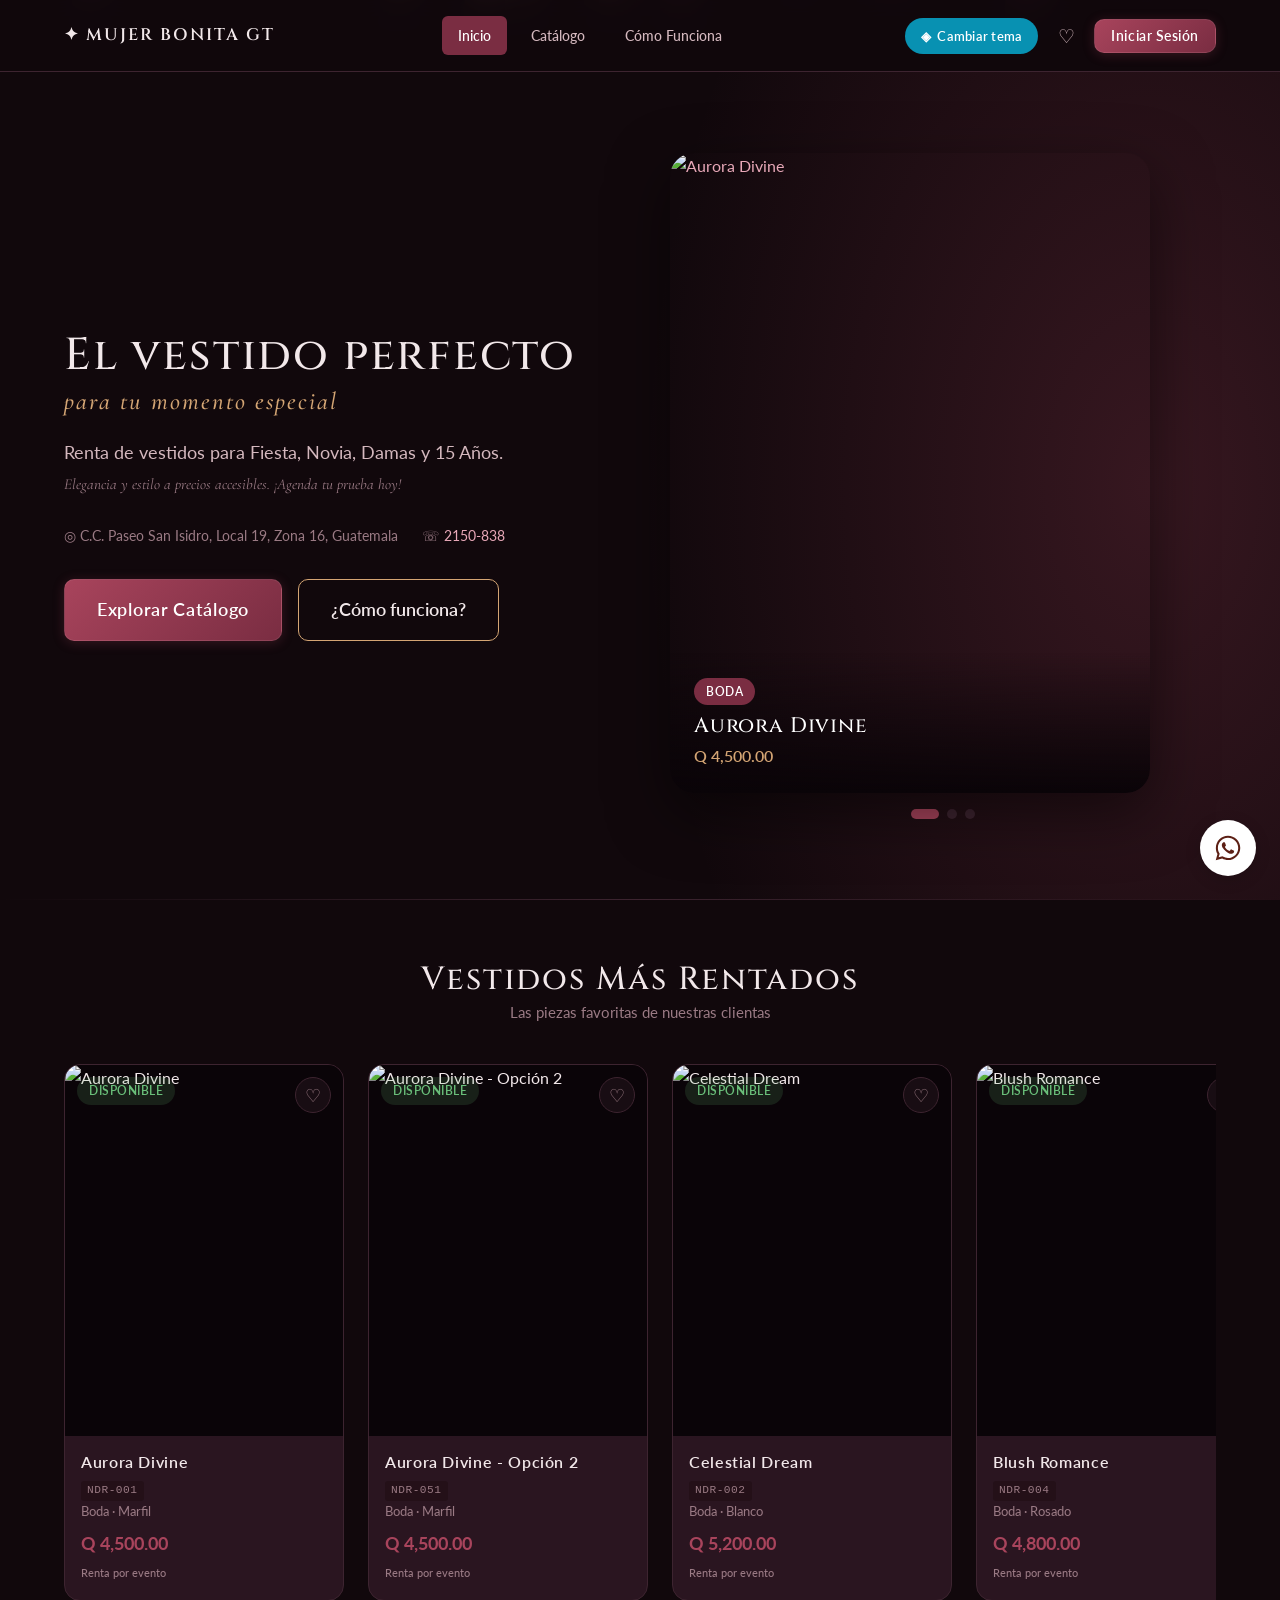
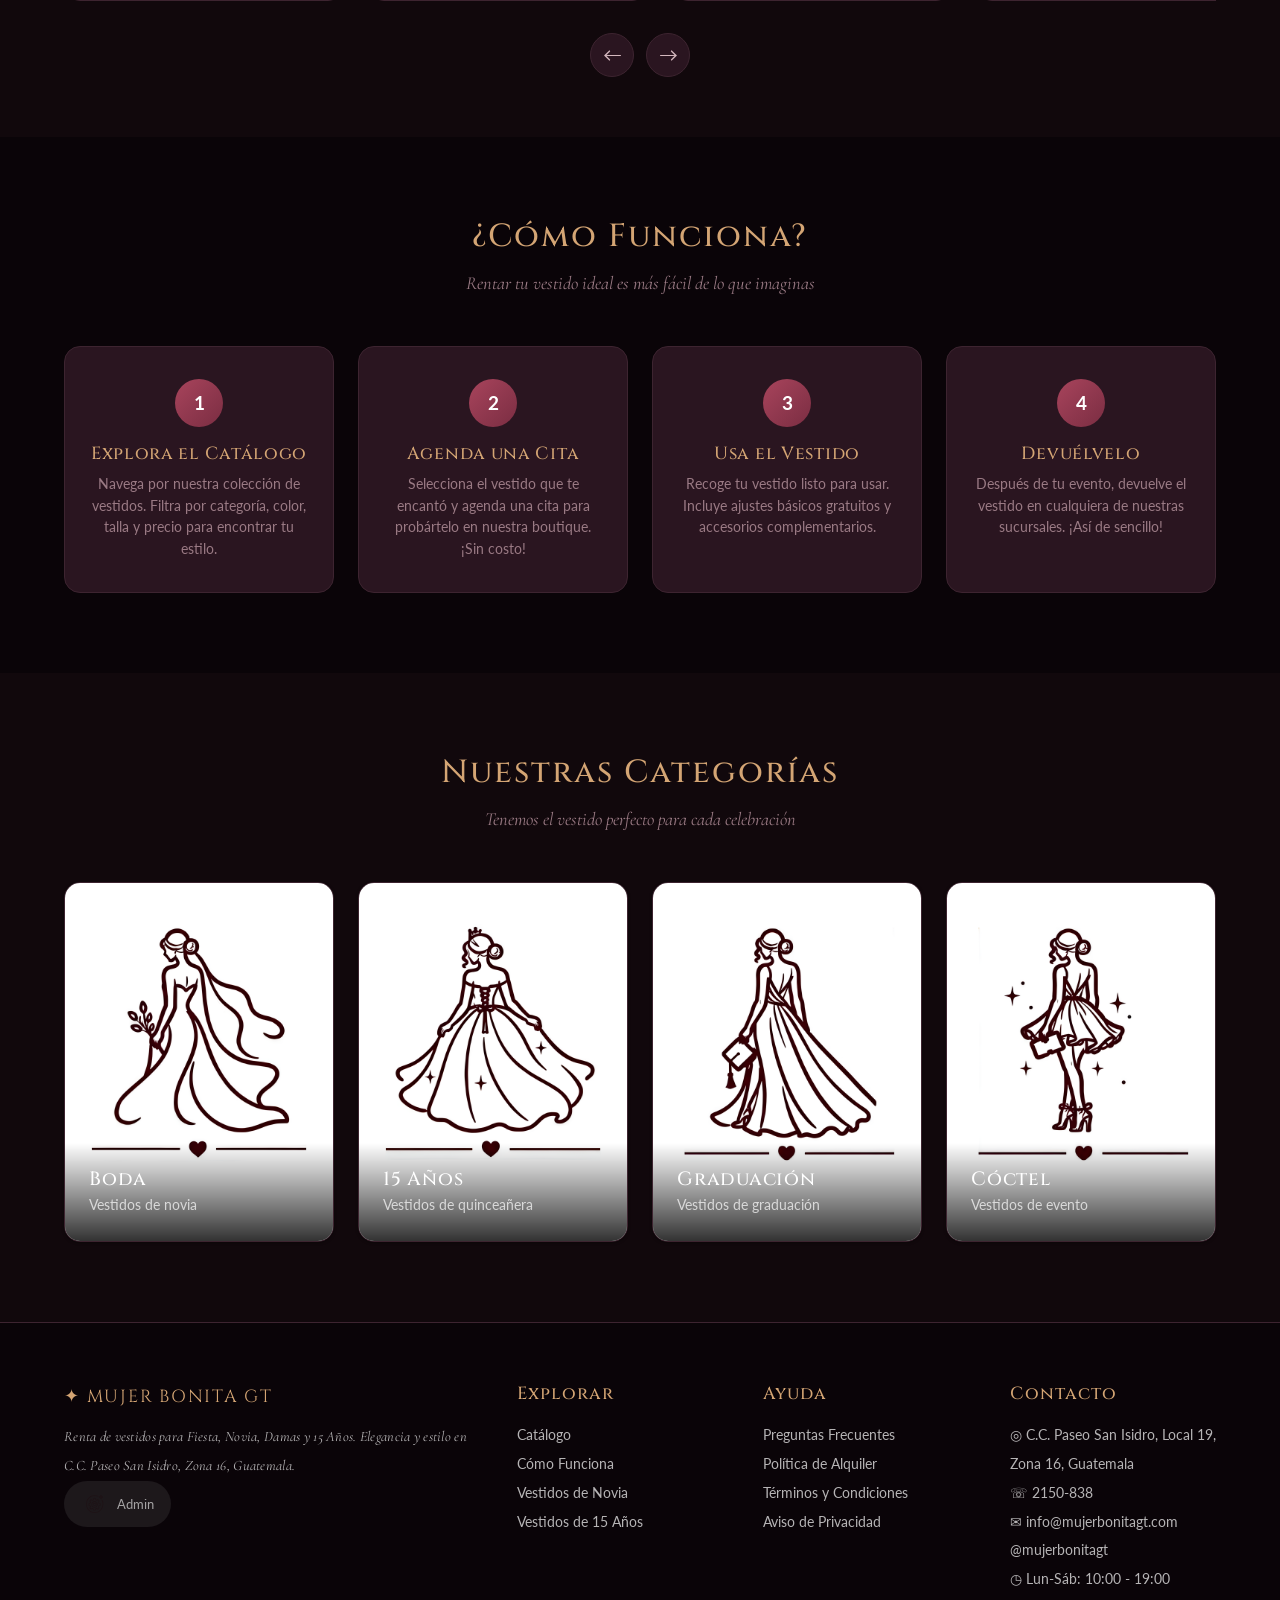
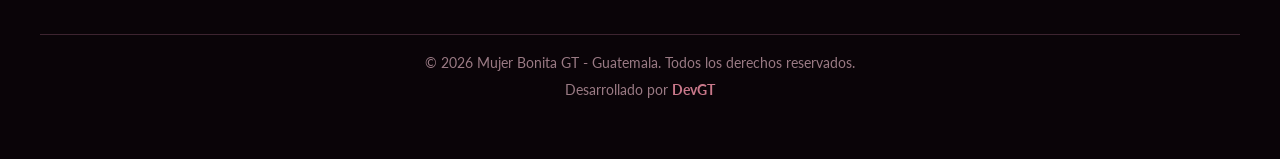
==== commit 28eea9bb: "fix: errores de animacion y diseño v2" ====
--- a/index.html
+++ b/index.html
@@ -23,9 +23,8 @@
         <a href="#como-funciona">Cómo Funciona</a>
       </div>
       <div class="navbar-actions">
-        <button class="theme-toggle" id="themeToggle" onclick="toggleTheme()" title="Cambiar diseño">
-          <span id="themeIcon">◈</span>
-          <span class="tooltip">Cambiar diseño</span>
+        <button class="theme-toggle" id="themeToggle" onclick="toggleTheme()" title="Cambiar tema">
+          <span id="themeIcon">◈</span> Cambiar tema
         </button>
         <button class="btn-icon" id="favBtn" onclick="handleFavClick()" title="Mis Favoritos">♡</button>
         <button class="btn btn-primary btn-sm" id="loginBtn" onclick="toggleUserMenu()">Iniciar Sesión</button>
--- a/public/css/main.css
+++ b/public/css/main.css
@@ -373,41 +373,35 @@
 
 /* Theme Toggle Button */
 .theme-toggle {
-  width: 40px;
-  height: 40px;
-  display: flex;
-  align-items: center;
-  justify-content: center;
-  border-radius: 50%;
-  color: var(--text-secondary);
-  font-size: 1rem;
+  height: 36px;
+  display: inline-flex;
+  align-items: center;
+  gap: 6px;
+  padding: 0 16px;
+  border-radius: 100px;
+  background: #0891b2;
+  color: #ffffff;
+  font-size: 0.8rem;
+  font-weight: 600;
+  letter-spacing: 0.02em;
   transition: var(--transition);
-  position: relative;
+  white-space: nowrap;
+  border: none;
 }
 
 .theme-toggle:hover {
-  background: var(--bg-card);
-  color: var(--accent);
-}
-
-.theme-toggle .tooltip {
-  position: absolute;
-  bottom: -30px;
-  left: 50%;
-  transform: translateX(-50%);
-  background: var(--bg-card);
-  color: var(--text-secondary);
-  font-size: 0.7rem;
-  padding: 4px 8px;
-  border-radius: 4px;
-  white-space: nowrap;
-  opacity: 0;
-  pointer-events: none;
-  transition: opacity 0.2s;
-}
-
-.theme-toggle:hover .tooltip {
-  opacity: 1;
+  background: #0e7490;
+  transform: translateY(-1px);
+  box-shadow: 0 4px 12px rgba(8, 145, 178, 0.35);
+}
+
+.theme-aqua .theme-toggle {
+  background: #a8445c;
+}
+
+.theme-aqua .theme-toggle:hover {
+  background: #8c3550;
+  box-shadow: 0 4px 12px rgba(168, 68, 92, 0.35);
 }
 
 /* Hamburger menu button (mobile) */
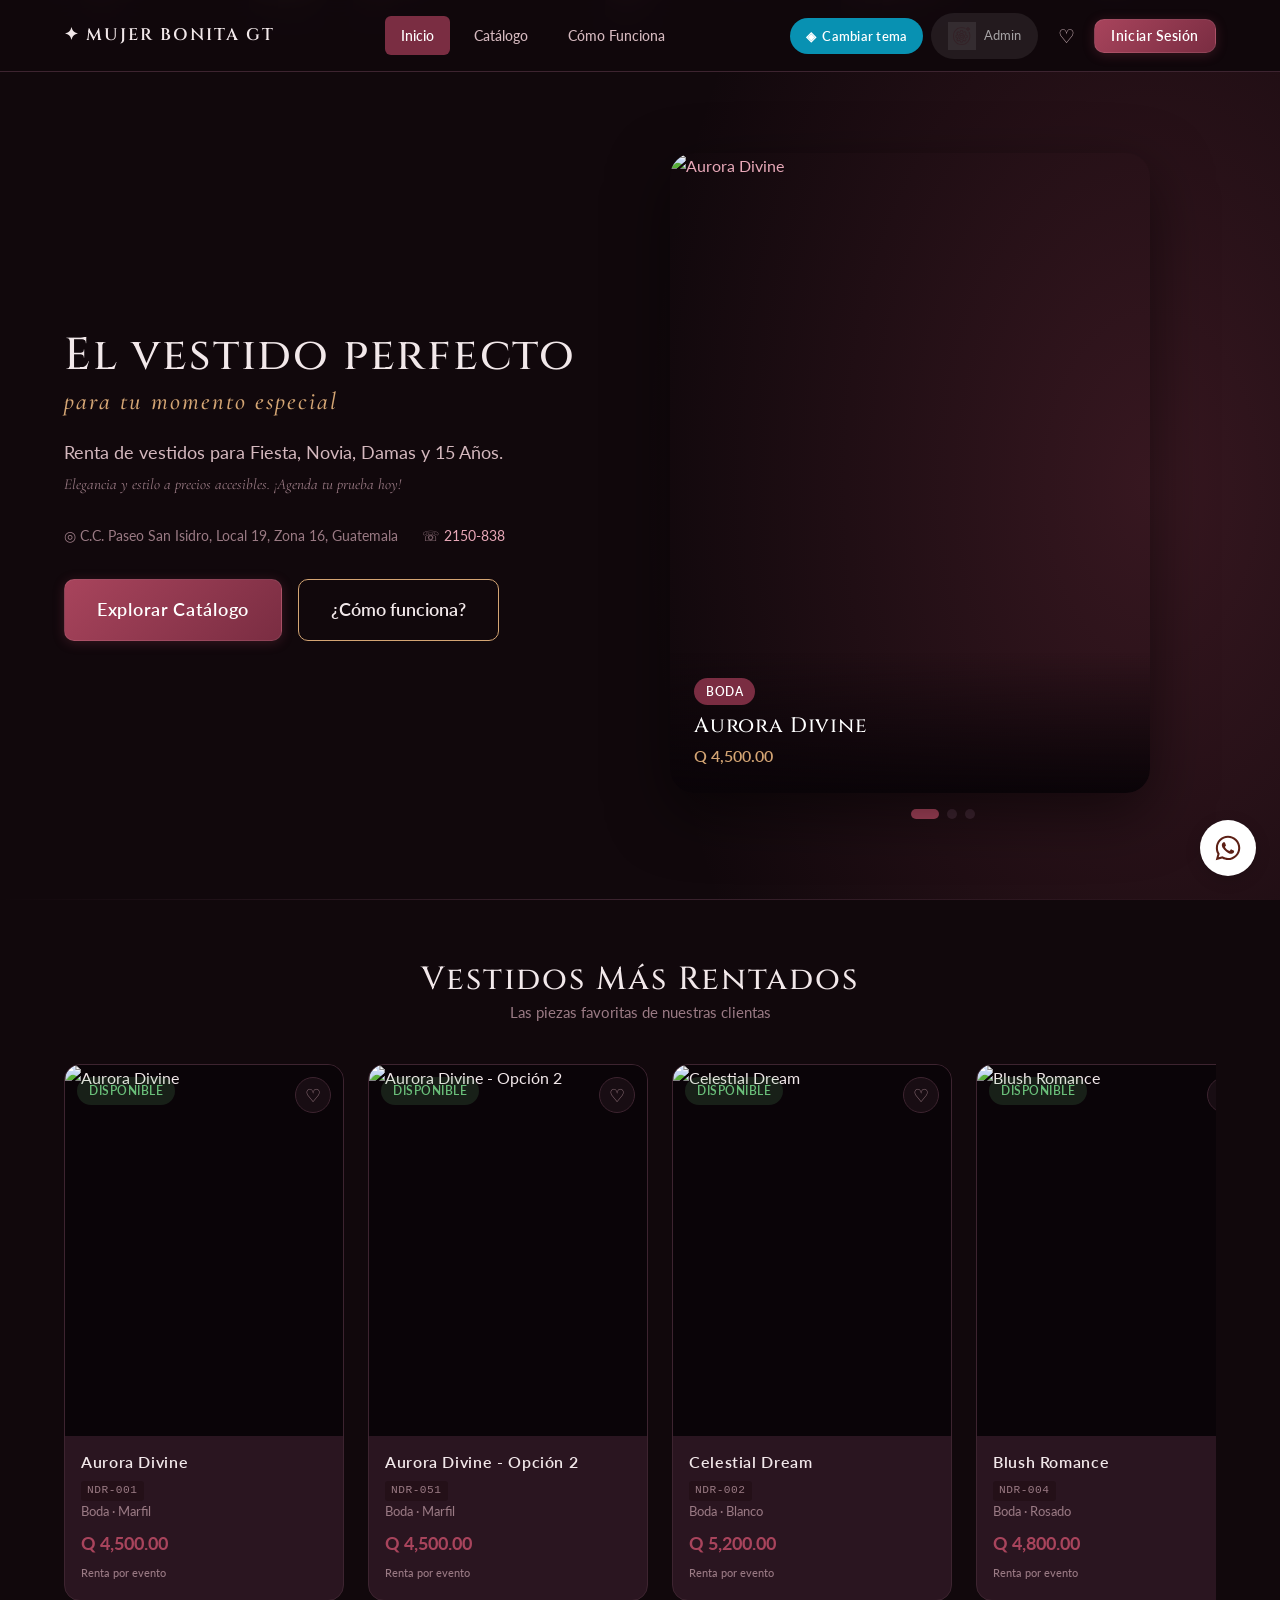
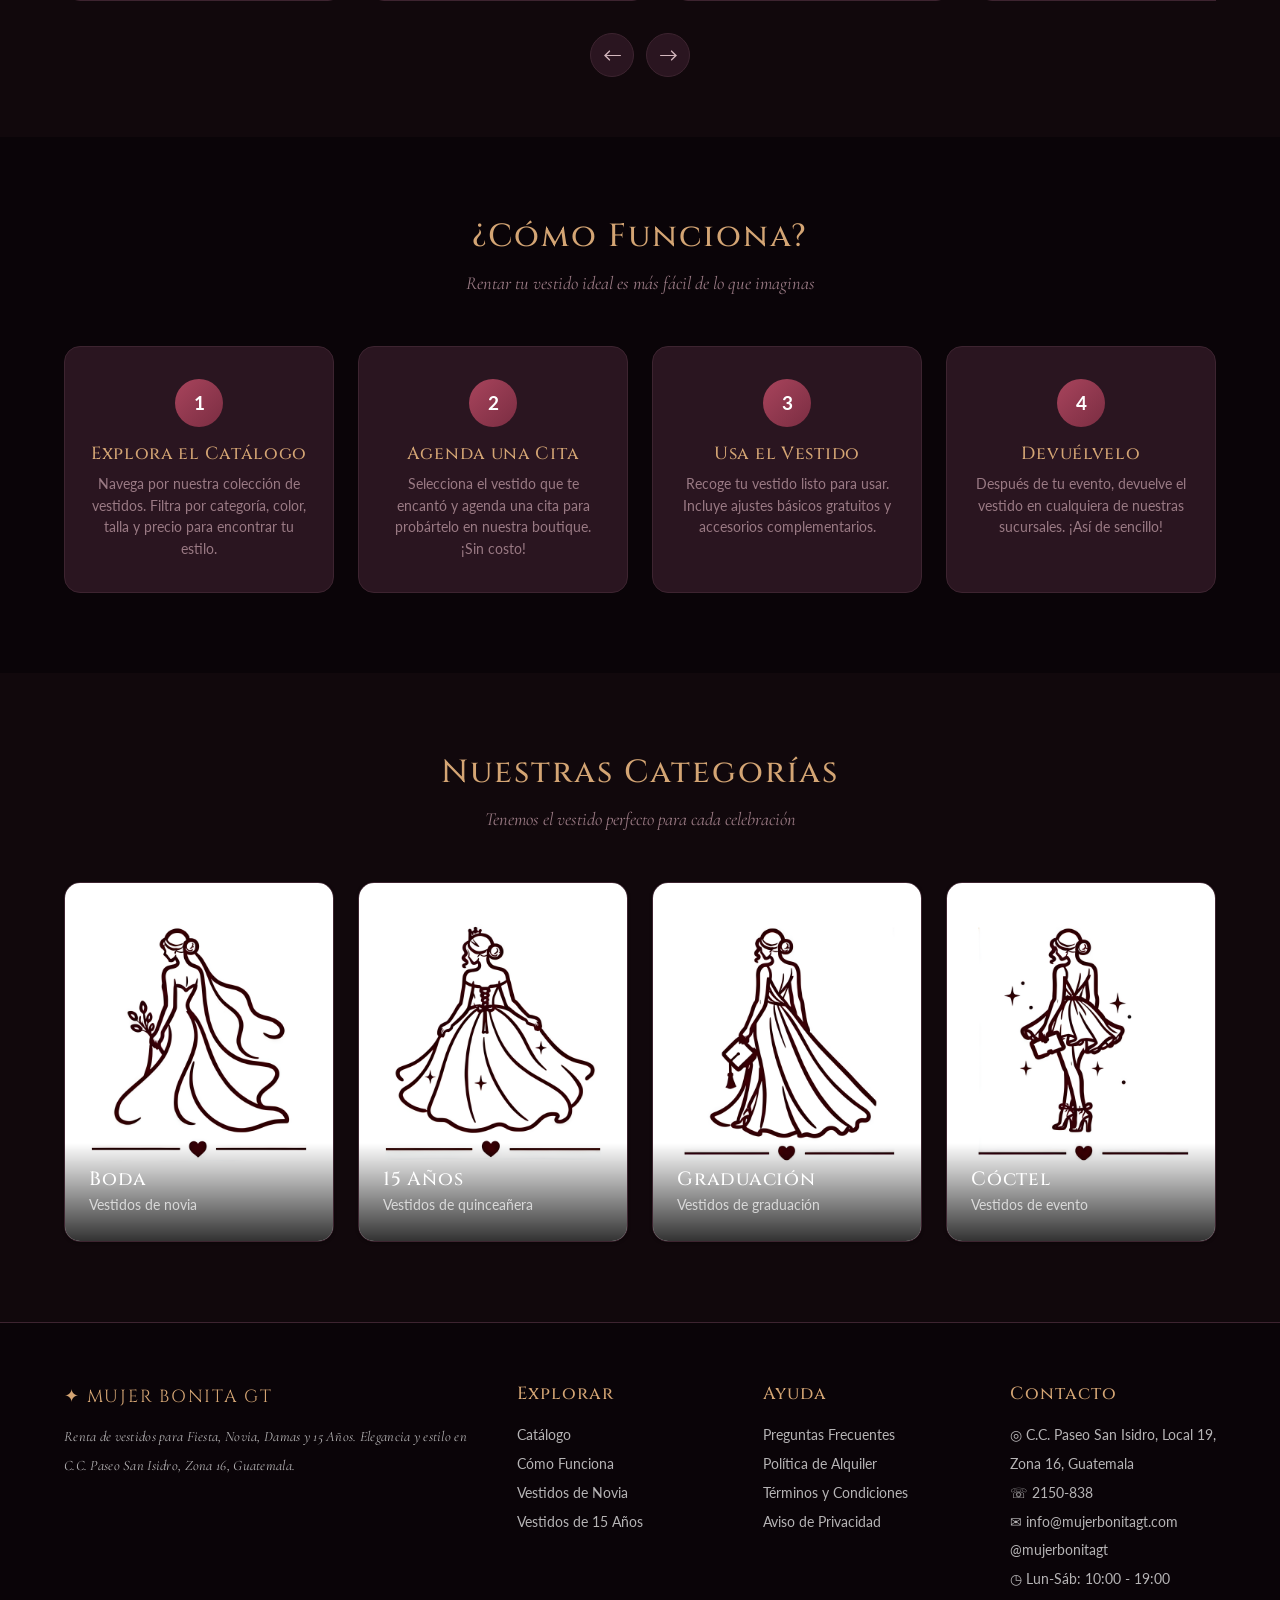
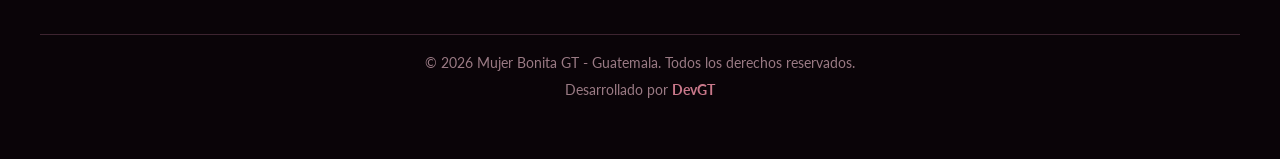
==== commit c0c94c71: "fix: errores de panel admin" ====
--- a/index.html
+++ b/index.html
@@ -26,6 +26,7 @@
         <button class="theme-toggle" id="themeToggle" onclick="toggleTheme()" title="Cambiar tema">
           <span id="themeIcon">◈</span> Cambiar tema
         </button>
+        <a href="admin/dashboard.html" class="switch-view" title="Panel de Administración"><img src="public/img/Iconos/Ajustes.png" class="heading-icon-img" alt=""> Admin</a>
         <button class="btn-icon" id="favBtn" onclick="handleFavClick()" title="Mis Favoritos">♡</button>
         <button class="btn btn-primary btn-sm" id="loginBtn" onclick="toggleUserMenu()">Iniciar Sesión</button>
       </div>
@@ -162,7 +163,6 @@
       <div>
         <div class="footer-logo">✦ Mujer Bonita GT</div>
         <p class="text-serif-italic">Renta de vestidos para Fiesta, Novia, Damas y 15 Años. Elegancia y estilo en C.C. Paseo San Isidro, Zona 16, Guatemala.</p>
-        <button class="switch-view" onclick="window.location.href='admin/dashboard.html'" title="Panel de Administración"><img src="public/img/Iconos/Ajustes.png" class="heading-icon-img" alt=""> Admin</button>
       </div>
       <div>
         <h4>Explorar</h4>
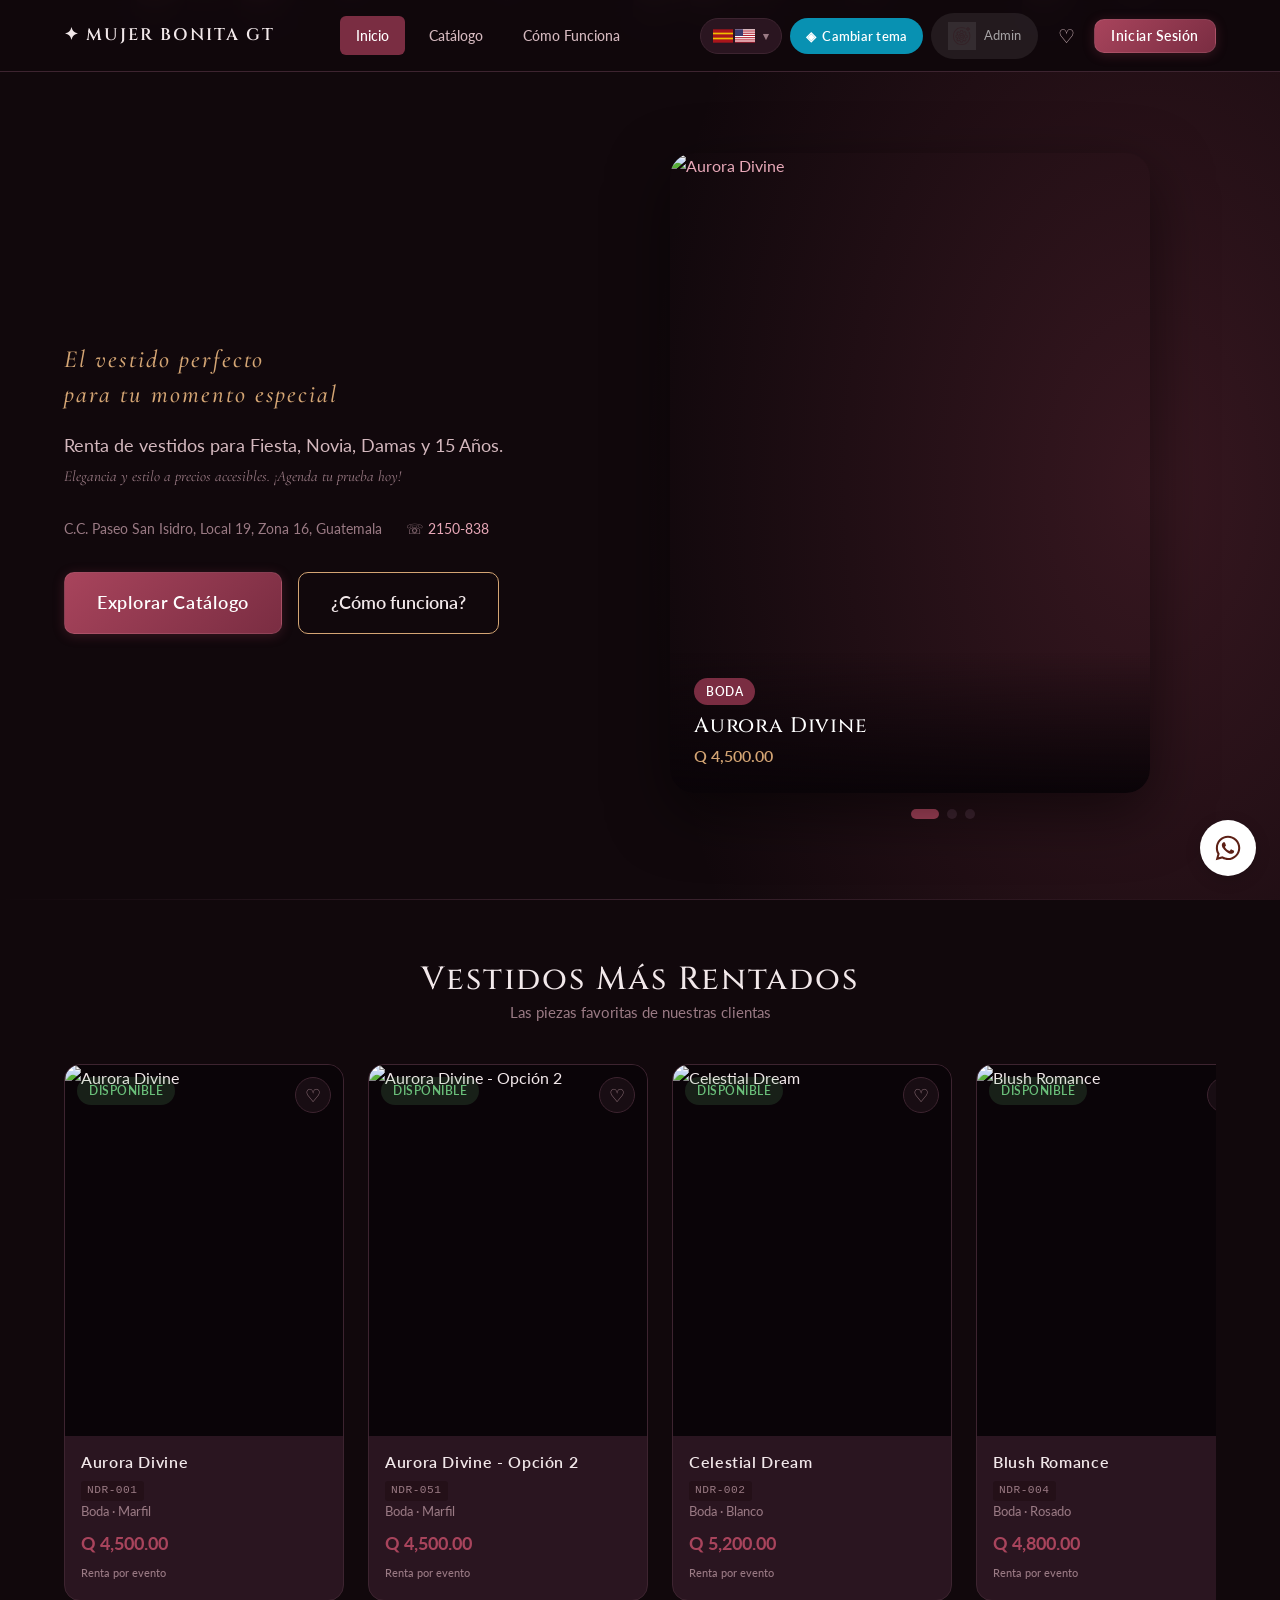
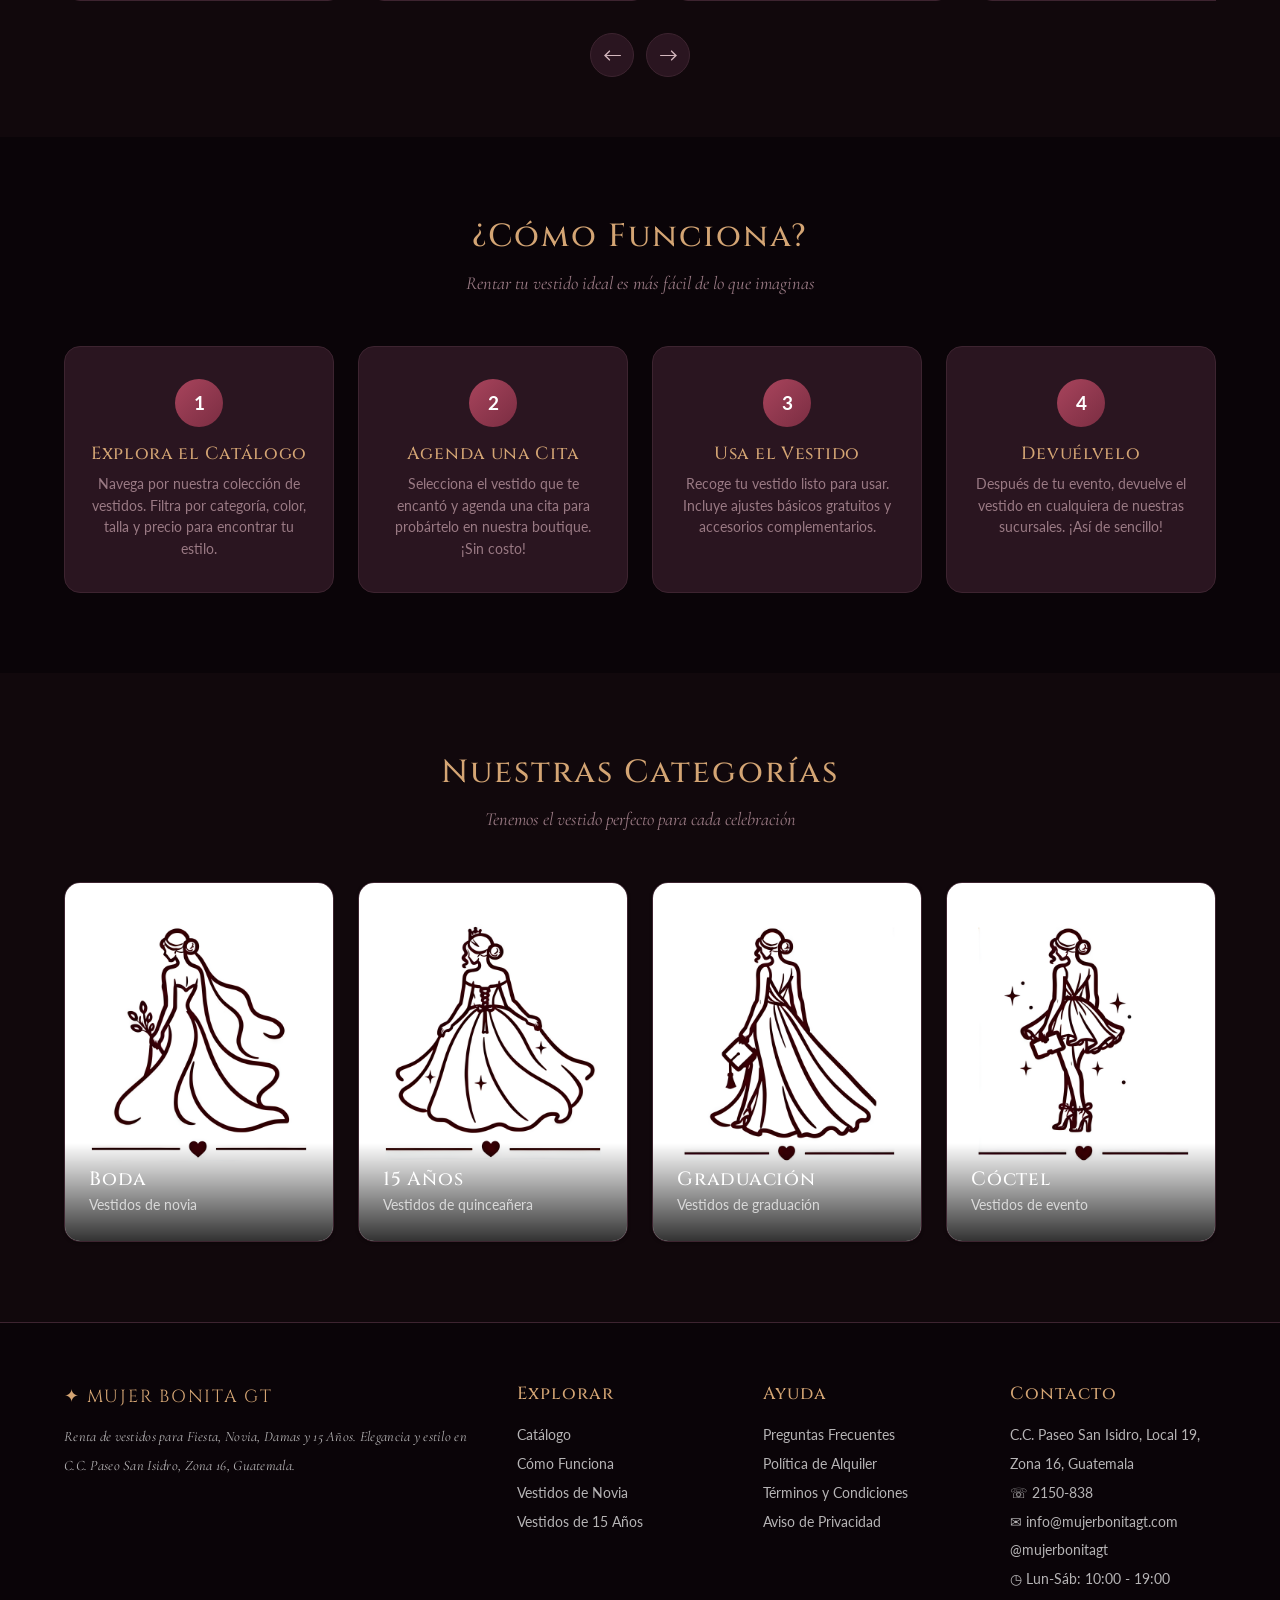
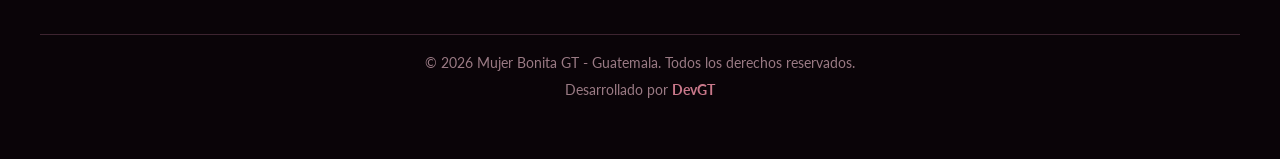
==== commit dd8c3285: "feat: actualizacion del sistema lenguajes" ====
--- a/index.html
+++ b/index.html
@@ -9,6 +9,7 @@
   <link rel="stylesheet" href="public/css/cliente.css">
   <link rel="icon" href="data:image/svg+xml,<svg xmlns=%22http://www.w3.org/2000/svg%22 viewBox=%220 0 100 100%22><text y=%22.9em%22 font-size=%2290%22>✦</text></svg>">
   <script src="public/js/theme.js"></script>
+  <script src="public/js/lang.js"></script>
 </head>
 <body class="theme-vino">
   <nav class="navbar" id="navbar">
@@ -18,13 +19,13 @@
       </a>
       <button class="menu-toggle" id="menuToggle" aria-label="Menú">☰</button>
       <div class="navbar-links" id="navbarLinks">
-        <a href="index.html" class="active">Inicio</a>
-        <a href="catalogo.html">Catálogo</a>
-        <a href="#como-funciona">Cómo Funciona</a>
+        <a href="index.html" class="active" data-i18n="nav_home">Inicio</a>
+        <a href="catalogo.html" data-i18n="nav_catalog">Catálogo</a>
+        <a href="#como-funciona" data-i18n="nav_how">Cómo Funciona</a>
       </div>
       <div class="navbar-actions">
-        <button class="theme-toggle" id="themeToggle" onclick="toggleTheme()" title="Cambiar tema">
-          <span id="themeIcon">◈</span> Cambiar tema
+        <button class="theme-toggle" id="themeToggle" onclick="toggleTheme()" title="Cambiar tema" data-i18n-title="nav_theme">
+          <span id="themeIcon">◈</span> <span data-i18n="nav_theme">Cambiar tema</span>
         </button>
         <a href="admin/dashboard.html" class="switch-view" title="Panel de Administración"><img src="public/img/Iconos/Ajustes.png" class="heading-icon-img" alt=""> Admin</a>
         <button class="btn-icon" id="favBtn" onclick="handleFavClick()" title="Mis Favoritos">♡</button>
@@ -38,23 +39,23 @@
       <div class="hero-inner">
         <div class="hero-content">
           <h1>
-            El vestido perfecto
-            <span>para tu momento especial</span>
+            <span data-i18n="hero_title_1">El vestido perfecto</span>
+            <span data-i18n="hero_title_2">para tu momento especial</span>
           </h1>
 
           <div class="hero-lead">
-            <span class="lead-main">Renta de vestidos para Fiesta, Novia, Damas y 15 Años.</span>
-            <span class="lead-sub">Elegancia y estilo a precios accesibles. ¡Agenda tu prueba hoy!</span>
+            <span class="lead-main" data-i18n="hero_lead">Renta de vestidos para Fiesta, Novia, Damas y 15 Años.</span>
+            <span class="lead-sub" data-i18n="hero_lead_sub">Elegancia y estilo a precios accesibles. ¡Agenda tu prueba hoy!</span>
           </div>
 
           <div class="hero-meta">
-            <span>◎ C.C. Paseo San Isidro, Local 19, Zona 16, Guatemala</span>
+            <span data-i18n="hero_location">◎ C.C. Paseo San Isidro, Local 19, Zona 16, Guatemala</span>
             <span>☏ <a href="tel:2150838">2150-838</a></span>
           </div>
 
           <div class="hero-buttons">
-            <a href="catalogo.html" class="btn btn-primary btn-lg">Explorar Catálogo</a>
-            <a href="index.html#como-funciona" class="btn btn-secondary btn-lg">¿Cómo funciona?</a>
+            <a href="catalogo.html" class="btn btn-primary btn-lg" data-i18n="hero_cta_catalog">Explorar Catálogo</a>
+            <a href="index.html#como-funciona" class="btn btn-secondary btn-lg" data-i18n="hero_cta_how">¿Cómo funciona?</a>
           </div>
         </div>
 
@@ -66,8 +67,8 @@
     <section class="featured-section seccion-mas-rentados" style="padding: 60px 0;">
       <div class="container" style="max-width: var(--max-width); margin: 0 auto; padding: 0 24px;">
         <div class="section-header" style="text-align: center; margin-bottom: 40px;">
-          <h2 style="font-family: var(--font-display); font-size: 2rem; color: var(--text-primary);">Vestidos Más Rentados</h2>
-          <p style="color: var(--text-muted); font-size: 0.95rem;">Las piezas favoritas de nuestras clientas</p>
+          <h2 style="font-family: var(--font-display); font-size: 2rem; color: var(--text-primary);" data-i18n="featured_title">Vestidos Más Rentados</h2>
+          <p style="color: var(--text-muted); font-size: 0.95rem;" data-i18n="featured_sub">Las piezas favoritas de nuestras clientas</p>
         </div>
 
         <div class="slider-wrapper">
@@ -86,29 +87,29 @@
     <section class="section how-it-works" id="como-funciona">
       <div class="container">
         <div class="section-title">
-          <h2>¿Cómo Funciona?</h2>
-          <p>Rentar tu vestido ideal es más fácil de lo que imaginas</p>
+          <h2 data-i18n="how_title">¿Cómo Funciona?</h2>
+          <p data-i18n="how_sub">Rentar tu vestido ideal es más fácil de lo que imaginas</p>
         </div>
         <div class="steps-grid">
           <div class="step-card">
             <div class="step-number">1</div>
-            <h3>Explora el Catálogo</h3>
-            <p>Navega por nuestra colección de vestidos. Filtra por categoría, color, talla y precio para encontrar tu estilo.</p>
+            <h3 data-i18n="step1_title">Explora el Catálogo</h3>
+            <p data-i18n="step1_text">Navega por nuestra colección de vestidos. Filtra por categoría, color, talla y precio para encontrar tu estilo.</p>
           </div>
           <div class="step-card">
             <div class="step-number">2</div>
-            <h3>Agenda una Cita</h3>
-            <p>Selecciona el vestido que te encantó y agenda una cita para probártelo en nuestra boutique. ¡Sin costo!</p>
+            <h3 data-i18n="step2_title">Agenda una Cita</h3>
+            <p data-i18n="step2_text">Selecciona el vestido que te encantó y agenda una cita para probártelo en nuestra boutique. ¡Sin costo!</p>
           </div>
           <div class="step-card">
             <div class="step-number">3</div>
-            <h3>Usa el Vestido</h3>
-            <p>Recoge tu vestido listo para usar. Incluye ajustes básicos gratuitos y accesorios complementarios.</p>
+            <h3 data-i18n="step3_title">Usa el Vestido</h3>
+            <p data-i18n="step3_text">Recoge tu vestido listo para usar. Incluye ajustes básicos gratuitos y accesorios complementarios.</p>
           </div>
           <div class="step-card">
             <div class="step-number">4</div>
-            <h3>Devuélvelo</h3>
-            <p>Después de tu evento, devuelve el vestido en cualquiera de nuestras sucursales. ¡Así de sencillo!</p>
+            <h3 data-i18n="step4_title">Devuélvelo</h3>
+            <p data-i18n="step4_text">Después de tu evento, devuelve el vestido en cualquiera de nuestras sucursales. ¡Así de sencillo!</p>
           </div>
         </div>
       </div>
@@ -117,40 +118,40 @@
     <section class="section categories-section">
       <div class="container">
         <div class="section-title">
-          <h2>Nuestras Categorías</h2>
-          <p>Tenemos el vestido perfecto para cada celebración</p>
+          <h2 data-i18n="cats_title">Nuestras Categorías</h2>
+          <p data-i18n="cats_sub">Tenemos el vestido perfecto para cada celebración</p>
         </div>
 
         <div class="grid grid-4">
           <a href="catalogo.html?categoria=Boda" class="card category-card">
-            <img src="public/img/vestidos/boda/Logo_Categoria_Boda_test_v2_1_1.png" alt="Vestido de Boda">
+            <img src="public/img/vestidos/boda/Logo_Categoria_Boda_test_v2_1_1.png" alt="Vestido de Boda" data-i18n-alt="cat_wedding_sub">
             <div class="category-card-footer">
-              <h3>Boda</h3>
-              <p>Vestidos de novia</p>
+              <h3 data-i18n="cat_wedding">Boda</h3>
+              <p data-i18n="cat_wedding_sub">Vestidos de novia</p>
             </div>
           </a>
 
           <a href="catalogo.html?categoria=15 Años" class="card category-card">
-            <img src="public/img/vestidos/15-anos/Logo_Categoria_15_test_v2_1_1.png" alt="Vestido de 15 Años">
+            <img src="public/img/vestidos/15-anos/Logo_Categoria_15_test_v2_1_1.png" alt="Vestido de 15 Años" data-i18n-alt="cat_quince_sub">
             <div class="category-card-footer">
-              <h3>15 Años</h3>
-              <p>Vestidos de quinceañera</p>
+              <h3 data-i18n="cat_quince">15 Años</h3>
+              <p data-i18n="cat_quince_sub">Vestidos de quinceañera</p>
             </div>
           </a>
 
           <a href="catalogo.html?categoria=Graduación" class="card category-card">
-            <img src="public/img/vestidos/graduacion/Logo_Categoria_Graduacion_test_v2_1_1.png" alt="Vestido de Graduación">
+            <img src="public/img/vestidos/graduacion/Logo_Categoria_Graduacion_test_v2_1_1.png" alt="Vestido de Graduación" data-i18n-alt="cat_graduation_sub">
             <div class="category-card-footer">
-              <h3>Graduación</h3>
-              <p>Vestidos de graduación</p>
+              <h3 data-i18n="cat_graduation">Graduación</h3>
+              <p data-i18n="cat_graduation_sub">Vestidos de graduación</p>
             </div>
           </a>
 
           <a href="catalogo.html?categoria=Cóctel" class="card category-card">
-            <img src="public/img/vestidos/coctel/Logo_Categoria_Coctel_test_v2_1_2.png" alt="Vestido de Cóctel">
+            <img src="public/img/vestidos/coctel/Logo_Categoria_Coctel_test_v2_1_2.png" alt="Vestido de Cóctel" data-i18n-alt="cat_cocktail_sub">
             <div class="category-card-footer">
-              <h3>Cóctel</h3>
-              <p>Vestidos de evento</p>
+              <h3 data-i18n="cat_cocktail">Cóctel</h3>
+              <p data-i18n="cat_cocktail_sub">Vestidos de evento</p>
             </div>
           </a>
         </div>
@@ -162,25 +163,25 @@
     <div class="footer-inner">
       <div>
         <div class="footer-logo">✦ Mujer Bonita GT</div>
-        <p class="text-serif-italic">Renta de vestidos para Fiesta, Novia, Damas y 15 Años. Elegancia y estilo en C.C. Paseo San Isidro, Zona 16, Guatemala.</p>
+        <p class="text-serif-italic" data-i18n="footer_desc">Renta de vestidos para Fiesta, Novia, Damas y 15 Años. Elegancia y estilo en C.C. Paseo San Isidro, Zona 16, Guatemala.</p>
       </div>
       <div>
-        <h4>Explorar</h4>
-        <a href="catalogo.html">Catálogo</a><br>
-        <a href="#como-funciona">Cómo Funciona</a><br>
-        <a href="catalogo.html?categoria=Boda">Vestidos de Novia</a><br>
-        <a href="catalogo.html?categoria=15 Años">Vestidos de 15 Años</a>
+        <h4 data-i18n="footer_explore">Explorar</h4>
+        <a href="catalogo.html" data-i18n="footer_catalog">Catálogo</a><br>
+        <a href="#como-funciona" data-i18n="footer_how">Cómo Funciona</a><br>
+        <a href="catalogo.html?categoria=Boda" data-i18n="footer_bridal">Vestidos de Novia</a><br>
+        <a href="catalogo.html?categoria=15 Años" data-i18n="footer_quince">Vestidos de 15 Años</a>
       </div>
       <div>
-        <h4>Ayuda</h4>
-        <a href="faq.html">Preguntas Frecuentes</a><br>
-        <a href="politicas.html">Política de Alquiler</a><br>
-        <a href="terminos.html">Términos y Condiciones</a><br>
-        <a href="privacidad.html">Aviso de Privacidad</a>
+        <h4 data-i18n="footer_help">Ayuda</h4>
+        <a href="faq.html" data-i18n="footer_faq">Preguntas Frecuentes</a><br>
+        <a href="politicas.html" data-i18n="footer_policy">Política de Alquiler</a><br>
+        <a href="terminos.html" data-i18n="footer_terms">Términos y Condiciones</a><br>
+        <a href="privacidad.html" data-i18n="footer_privacy">Aviso de Privacidad</a>
       </div>
       <div>
-        <h4>Contacto</h4>
-        <p>◎ C.C. Paseo San Isidro, Local 19, Zona 16, Guatemala</p>
+        <h4 data-i18n="footer_contact">Contacto</h4>
+        <p data-i18n="hero_location">◎ C.C. Paseo San Isidro, Local 19, Zona 16, Guatemala</p>
         <p>☏ <a href="tel:2150838">2150-838</a></p>
         <p>✉ info@mujerbonitagt.com</p>
         <p><a href="https://www.instagram.com/mujerbonitagt/" target="_blank" rel="noopener">@mujerbonitagt</a></p>
@@ -188,33 +189,33 @@
       </div>
     </div>
     <div class="footer-bottom footer-bottom-dark">
-      <p>© 2026 Mujer Bonita GT - Guatemala. Todos los derechos reservados.</p>
-      <p class="devgt-credit">Desarrollado por <strong>DevGT</strong></p>
+      <p data-i18n="footer_rights">© 2026 Mujer Bonita GT - Guatemala. Todos los derechos reservados.</p>
+      <p class="devgt-credit"><span data-i18n="footer_devgt">Desarrollado por</span> <strong>DevGT</strong></p>
     </div>
   </footer>
 
   <div class="modal-overlay" id="loginModal">
     <div class="modal">
       <div class="modal-header">
-        <h3>Iniciar Sesión</h3>
+        <h3 data-i18n="login_title">Iniciar Sesión</h3>
         <button class="modal-close" onclick="closeLoginModal()" aria-label="Cerrar">×</button>
       </div>
       <div class="modal-body">
         <form class="login-form" id="loginForm" onsubmit="handleLogin(event)">
           <div class="form-group">
-            <label for="loginEmail">Correo electrónico</label>
+            <label for="loginEmail" data-i18n="login_email">Correo electrónico</label>
             <input type="email" id="loginEmail" placeholder="tu@correo.com" required>
           </div>
           <div class="form-group">
-            <label for="loginPassword">Contraseña</label>
+            <label for="loginPassword" data-i18n="login_password">Contraseña</label>
             <input type="password" id="loginPassword" placeholder="••••••" required>
           </div>
           <div class="form-group" style="margin:0;">
-            <button type="submit" class="btn btn-primary btn-block">Iniciar Sesión</button>
+            <button type="submit" class="btn btn-primary btn-block" data-i18n="login_submit">Iniciar Sesión</button>
           </div>
           <div class="form-footer">
             <p class="text-sans">Usuarios demo: <strong>maria@demo.com</strong> / <strong>ana@demo.com</strong> / <strong>carmen@demo.com</strong><br>Contraseña: <strong>123456</strong></p>
-            <p style="margin-top: 8px; font-size: 0.85rem;">¿No tienes cuenta? <a href="#" onclick="showToast('El registro estará disponible próximamente', 'info'); return false;" style="color: var(--primary); font-weight: 600;">Regístrate aquí</a></p>
+            <p style="margin-top: 8px; font-size: 0.85rem;"><span data-i18n="login_no_account">¿No tienes cuenta?</span> <a href="#" onclick="showToast('El registro estará disponible próximamente', 'info'); return false;" style="color: var(--primary); font-weight: 600;" data-i18n="login_register">Regístrate aquí</a></p>
           </div>
         </form>
       </div>
@@ -223,7 +224,7 @@
 
   <div class="toast-container" id="toastContainer"></div>
 
-  <a href="https://wa.me/5022150838?text=Hola%20Mujer%20Bonita%20GT%2C%20quiero%20informaci%C3%B3n%20sobre%20sus%20vestidos" target="_blank" rel="noopener" class="whatsapp-float" title="Escríbenos por WhatsApp">
+  <a href="https://wa.me/5022150838?text=Hola%20Mujer%20Bonita%20GT%2C%20quiero%20informaci%C3%B3n%20sobre%20sus%20vestidos" target="_blank" rel="noopener" class="whatsapp-float" title="Escríbenos por WhatsApp" data-i18n-title="wa_float">
     <span class="whatsapp-icon">
       <svg viewBox="0 0 448 512" xmlns="http://www.w3.org/2000/svg">
         <path d="M380.9 97.1C339 55.1 283.2 32 223.9 32c-122.4 0-222 99.6-222 222 0 39.1 10.2 77.3 29.6 111L0 480l117.7-30.9c32.4 17.7 68.9 27 106.1 27h.1c122.3 0 224.1-99.6 224.1-222 0-59.3-25.2-115-67.1-157zm-157 341.6c-33.2 0-65.7-8.9-94-25.7l-6.7-4-69.8 18.3L72 359.2l-4.4-7c-18.5-29.4-28.2-63.3-28.2-98.2 0-101.7 82.8-184.5 184.6-184.5 49.3 0 95.6 19.2 130.4 54.1 34.8 34.9 56.2 81.2 56.1 130.5 0 101.8-84.9 184.6-186.6 184.6zm101.2-138.2c-5.5-2.8-32.8-16.2-37.9-18-5.1-1.9-8.8-2.8-12.5 2.8-3.7 5.6-14.3 18-17.6 21.8-3.2 3.7-6.5 4.2-12 1.4-32.6-16.3-54-29.1-75.5-66-5.7-9.8 5.7-9.1 16.3-30.3 1.8-3.7.9-6.9-.5-9.7-1.4-2.8-12.5-30.1-17.1-41.2-4.5-10.8-9.1-9.3-12.5-9.5-3.2-.2-6.9-.2-10.6-.2-3.7 0-9.7 1.4-14.8 6.9-5.1 5.6-19.4 19-19.4 46.3 0 27.3 19.9 53.7 22.6 57.4 2.8 3.7 39.1 59.7 94.8 83.8 35.2 15.2 49 16.5 66.6 13.9 10.7-1.6 32.8-13.4 37.4-26.4 4.6-13 4.6-24.1 3.2-26.4-1.3-2.5-5-3.9-10.5-6.6z"/>
--- a/public/css/main.css
+++ b/public/css/main.css
@@ -404,6 +404,108 @@
   box-shadow: 0 4px 12px rgba(168, 68, 92, 0.35);
 }
 
+/* Language Selector */
+.lang-selector {
+  position: relative;
+  display: inline-flex;
+  align-items: center;
+}
+
+.lang-btn {
+  height: 36px;
+  display: inline-flex;
+  align-items: center;
+  gap: 8px;
+  padding: 0 12px;
+  border-radius: 100px;
+  background: var(--bg-card);
+  color: var(--text-secondary);
+  font-size: 0.8rem;
+  font-weight: 600;
+  letter-spacing: 0.02em;
+  transition: var(--transition);
+  white-space: nowrap;
+  border: 1px solid var(--border);
+  cursor: pointer;
+}
+
+.lang-btn:hover {
+  color: var(--accent);
+  border-color: var(--accent);
+  transform: translateY(-1px);
+}
+
+.lang-flags {
+  display: inline-flex;
+  align-items: center;
+  gap: 2px;
+  line-height: 0;
+}
+
+.lang-caret {
+  font-size: 0.7rem;
+  color: var(--text-muted);
+}
+
+.lang-dropdown {
+  position: absolute;
+  top: calc(100% + 8px);
+  right: 0;
+  min-width: 180px;
+  background: var(--bg-card);
+  border: 1px solid var(--border);
+  border-radius: 12px;
+  box-shadow: 0 8px 24px rgba(0, 0, 0, 0.18);
+  padding: 6px;
+  opacity: 0;
+  visibility: hidden;
+  transform: translateY(-6px);
+  transition: opacity 0.15s ease, transform 0.15s ease, visibility 0.15s;
+  z-index: 1000;
+}
+
+.lang-dropdown.open {
+  opacity: 1;
+  visibility: visible;
+  transform: translateY(0);
+}
+
+.lang-option {
+  display: flex;
+  align-items: center;
+  gap: 10px;
+  padding: 10px 12px;
+  border-radius: 8px;
+  cursor: pointer;
+  color: var(--text-primary);
+  font-size: 0.88rem;
+  transition: var(--transition);
+}
+
+.lang-option:hover {
+  background: var(--bg-white);
+}
+
+.lang-option.selected {
+  color: var(--accent);
+  font-weight: 600;
+}
+
+.lang-option .lang-flag {
+  display: inline-flex;
+  line-height: 0;
+}
+
+.lang-option .lang-check {
+  margin-left: auto;
+  opacity: 0;
+  transition: opacity 0.15s ease;
+}
+
+.lang-option.selected .lang-check {
+  opacity: 1;
+}
+
 /* Hamburger menu button (mobile) */
 .menu-toggle {
   display: none;
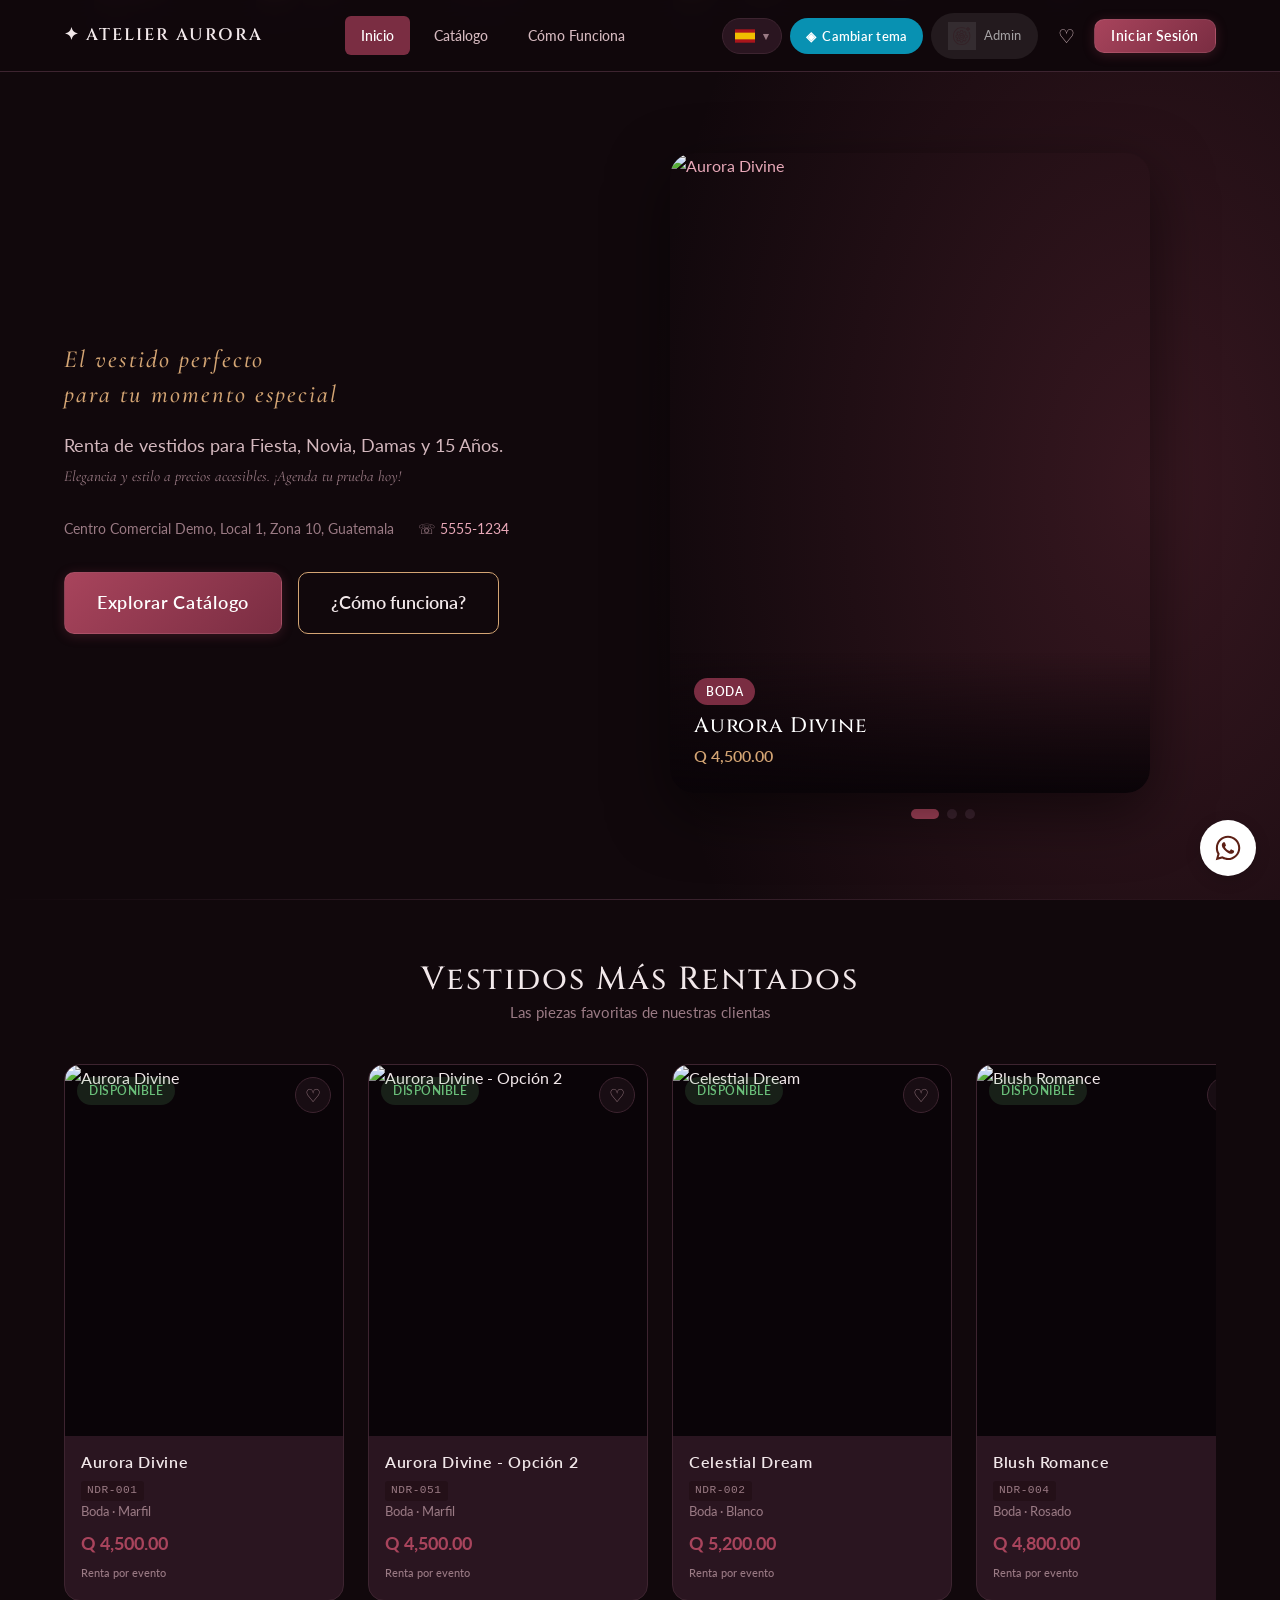
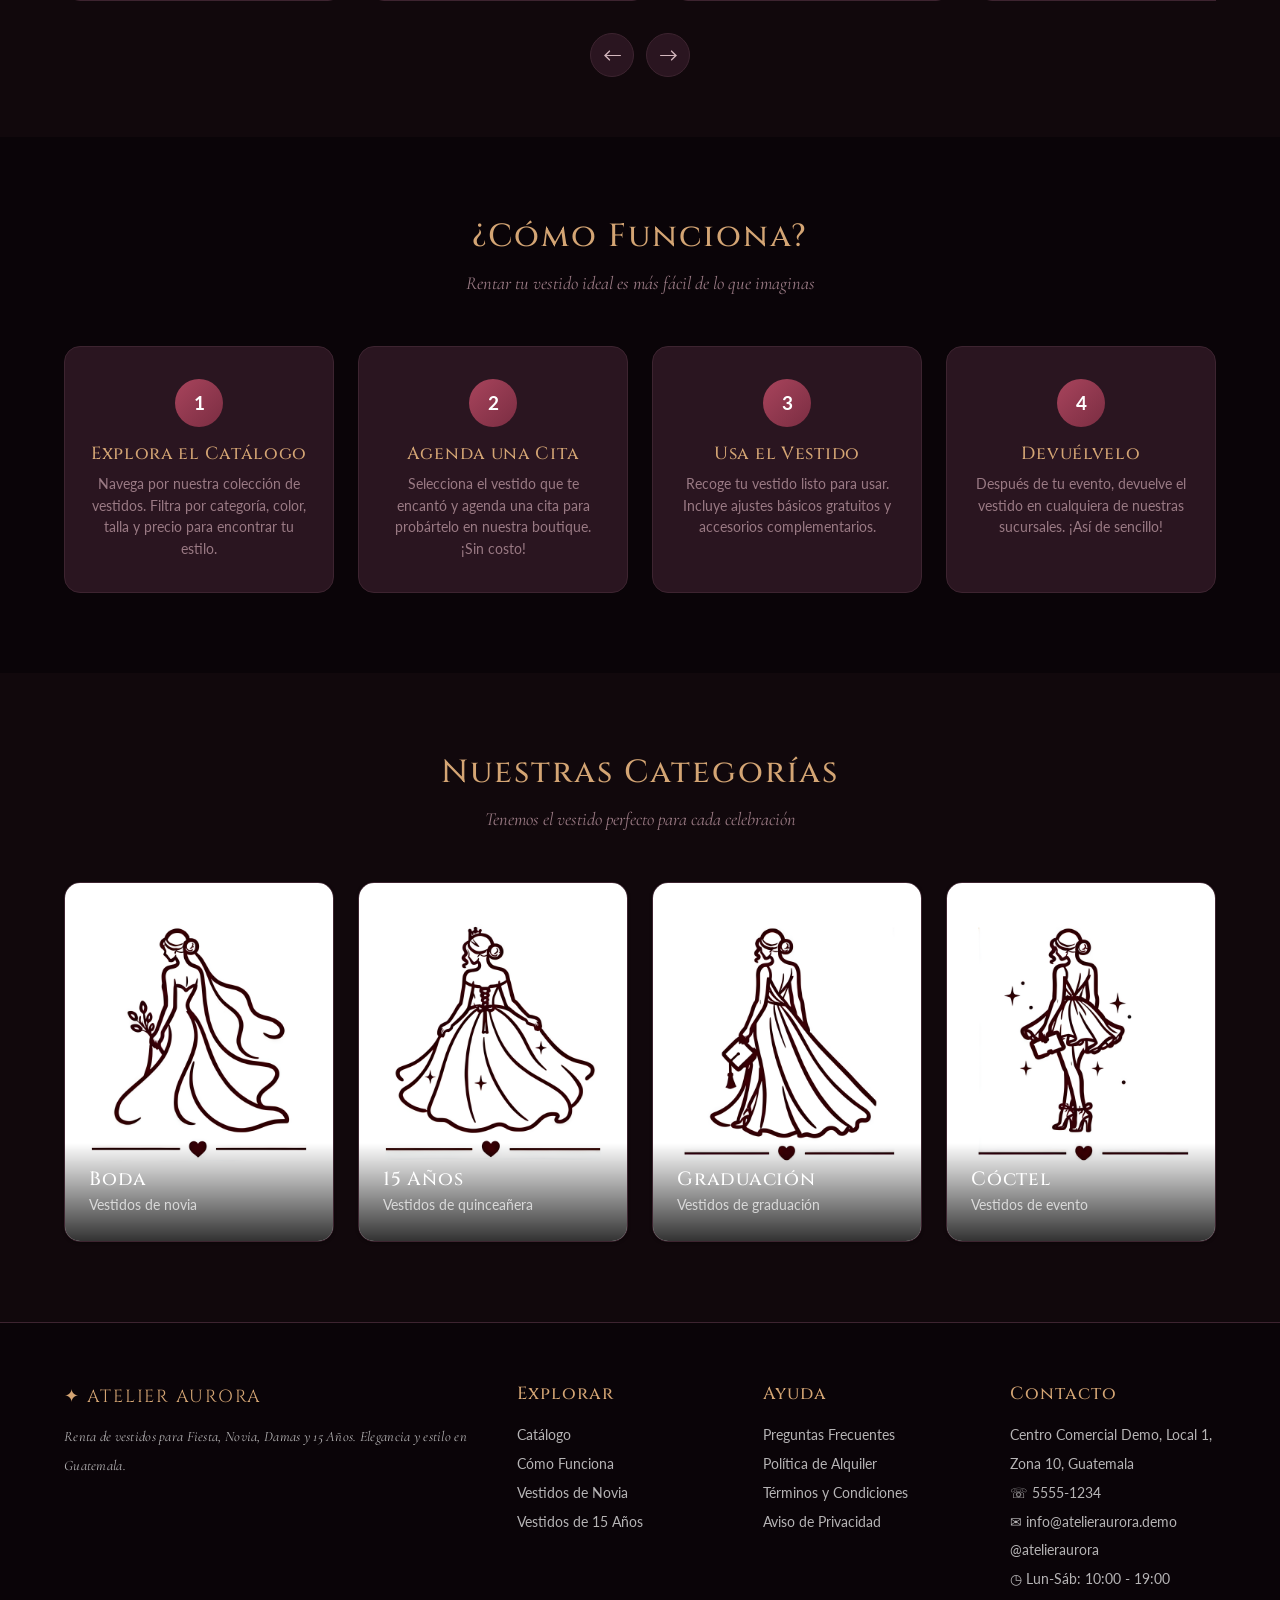
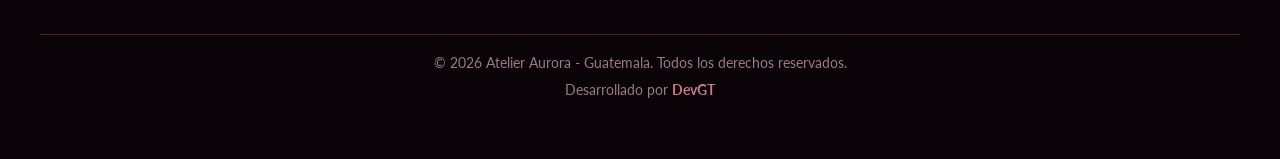
==== commit 99e28998: "chore(demo): replace brand with fictional Atelier Aurora" ====
--- a/index.html
+++ b/index.html
@@ -1,10 +1,10 @@
-<!DOCTYPE html>
+﻿<!DOCTYPE html>
 <html lang="es">
 <head>
   <meta charset="UTF-8">
   <meta name="viewport" content="width=device-width, initial-scale=1.0">
-  <title>Mujer Bonita GT · Renta de Vestidos para toda ocasión</title>
-  <meta name="description" content="Mujer Bonita Guatemala - Alquiler de vestidos para Fiesta, Novia, Damas y 15 Años. Calidad y estilo en C.C. Paseo San Isidro, Zona 16.">
+  <title>Atelier Aurora · Renta de Vestidos para toda ocasión</title>
+  <meta name="description" content="Atelier Aurora Guatemala - Alquiler de vestidos para Fiesta, Novia, Damas y 15 Años. Calidad y estilo en Guatemala.">
   <link rel="stylesheet" href="public/css/main.css">
   <link rel="stylesheet" href="public/css/cliente.css">
   <link rel="icon" href="data:image/svg+xml,<svg xmlns=%22http://www.w3.org/2000/svg%22 viewBox=%220 0 100 100%22><text y=%22.9em%22 font-size=%2290%22>✦</text></svg>">
@@ -15,7 +15,7 @@
   <nav class="navbar" id="navbar">
     <div class="navbar-inner">
       <a href="index.html" class="navbar-logo">
-        <span>✦ Mujer Bonita GT</span>
+        <span>✦ Atelier Aurora</span>
       </a>
       <button class="menu-toggle" id="menuToggle" aria-label="Menú">☰</button>
       <div class="navbar-links" id="navbarLinks">
@@ -49,8 +49,8 @@
           </div>
 
           <div class="hero-meta">
-            <span data-i18n="hero_location">◎ C.C. Paseo San Isidro, Local 19, Zona 16, Guatemala</span>
-            <span>☏ <a href="tel:2150838">2150-838</a></span>
+            <span data-i18n="hero_location">◎ Centro Comercial Demo, Local 1, Zona 10, Guatemala</span>
+            <span>☏ <a href="tel:55551234">5555-1234</a></span>
           </div>
 
           <div class="hero-buttons">
@@ -162,8 +162,8 @@
   <footer class="footer footer-accent">
     <div class="footer-inner">
       <div>
-        <div class="footer-logo">✦ Mujer Bonita GT</div>
-        <p class="text-serif-italic" data-i18n="footer_desc">Renta de vestidos para Fiesta, Novia, Damas y 15 Años. Elegancia y estilo en C.C. Paseo San Isidro, Zona 16, Guatemala.</p>
+        <div class="footer-logo">✦ Atelier Aurora</div>
+        <p class="text-serif-italic" data-i18n="footer_desc">Renta de vestidos para Fiesta, Novia, Damas y 15 Años. Elegancia y estilo en Guatemala.</p>
       </div>
       <div>
         <h4 data-i18n="footer_explore">Explorar</h4>
@@ -181,15 +181,15 @@
       </div>
       <div>
         <h4 data-i18n="footer_contact">Contacto</h4>
-        <p data-i18n="hero_location">◎ C.C. Paseo San Isidro, Local 19, Zona 16, Guatemala</p>
-        <p>☏ <a href="tel:2150838">2150-838</a></p>
-        <p>✉ info@mujerbonitagt.com</p>
-        <p><a href="https://www.instagram.com/mujerbonitagt/" target="_blank" rel="noopener">@mujerbonitagt</a></p>
+        <p data-i18n="hero_location">◎ Centro Comercial Demo, Local 1, Zona 10, Guatemala</p>
+        <p>☏ <a href="tel:55551234">5555-1234</a></p>
+        <p>✉ info@atelieraurora.demo</p>
+        <p><a href="https://www.instagram.com/atelieraurora/" target="_blank" rel="noopener">@atelieraurora</a></p>
         <p>◷ Lun-Sáb: 10:00 - 19:00</p>
       </div>
     </div>
     <div class="footer-bottom footer-bottom-dark">
-      <p data-i18n="footer_rights">© 2026 Mujer Bonita GT - Guatemala. Todos los derechos reservados.</p>
+      <p data-i18n="footer_rights">© 2026 Atelier Aurora - Guatemala. Todos los derechos reservados.</p>
       <p class="devgt-credit"><span data-i18n="footer_devgt">Desarrollado por</span> <strong>DevGT</strong></p>
     </div>
   </footer>
@@ -224,7 +224,7 @@
 
   <div class="toast-container" id="toastContainer"></div>
 
-  <a href="https://wa.me/5022150838?text=Hola%20Mujer%20Bonita%20GT%2C%20quiero%20informaci%C3%B3n%20sobre%20sus%20vestidos" target="_blank" rel="noopener" class="whatsapp-float" title="Escríbenos por WhatsApp" data-i18n-title="wa_float">
+  <a href="https://wa.me/50255551234?text=Hola%20Mujer%20Bonita%20GT%2C%20quiero%20informaci%C3%B3n%20sobre%20sus%20vestidos" target="_blank" rel="noopener" class="whatsapp-float" title="Escríbenos por WhatsApp" data-i18n-title="wa_float">
     <span class="whatsapp-icon">
       <svg viewBox="0 0 448 512" xmlns="http://www.w3.org/2000/svg">
         <path d="M380.9 97.1C339 55.1 283.2 32 223.9 32c-122.4 0-222 99.6-222 222 0 39.1 10.2 77.3 29.6 111L0 480l117.7-30.9c32.4 17.7 68.9 27 106.1 27h.1c122.3 0 224.1-99.6 224.1-222 0-59.3-25.2-115-67.1-157zm-157 341.6c-33.2 0-65.7-8.9-94-25.7l-6.7-4-69.8 18.3L72 359.2l-4.4-7c-18.5-29.4-28.2-63.3-28.2-98.2 0-101.7 82.8-184.5 184.6-184.5 49.3 0 95.6 19.2 130.4 54.1 34.8 34.9 56.2 81.2 56.1 130.5 0 101.8-84.9 184.6-186.6 184.6zm101.2-138.2c-5.5-2.8-32.8-16.2-37.9-18-5.1-1.9-8.8-2.8-12.5 2.8-3.7 5.6-14.3 18-17.6 21.8-3.2 3.7-6.5 4.2-12 1.4-32.6-16.3-54-29.1-75.5-66-5.7-9.8 5.7-9.1 16.3-30.3 1.8-3.7.9-6.9-.5-9.7-1.4-2.8-12.5-30.1-17.1-41.2-4.5-10.8-9.1-9.3-12.5-9.5-3.2-.2-6.9-.2-10.6-.2-3.7 0-9.7 1.4-14.8 6.9-5.1 5.6-19.4 19-19.4 46.3 0 27.3 19.9 53.7 22.6 57.4 2.8 3.7 39.1 59.7 94.8 83.8 35.2 15.2 49 16.5 66.6 13.9 10.7-1.6 32.8-13.4 37.4-26.4 4.6-13 4.6-24.1 3.2-26.4-1.3-2.5-5-3.9-10.5-6.6z"/>
--- a/public/css/main.css
+++ b/public/css/main.css
@@ -1,5 +1,5 @@
-/* ============================================================
-   Mujer Bonita GT - Estilos Globales con Theme Toggle
+﻿/* ============================================================
+   Atelier Aurora - Estilos Globales con Theme Toggle
    Temas: Vino tinto · Aqua marino
    ============================================================ */
 
--- a/public/css/cliente.css
+++ b/public/css/cliente.css
@@ -1,5 +1,5 @@
-/* ============================================================
-   Mujer Bonita GT - Estilos de Cliente (Catálogo & Landing)
+﻿/* ============================================================
+   Atelier Aurora - Estilos de Cliente (Catálogo & Landing)
    ============================================================ */
 
 /* ─── HERO SECTION ─── */
